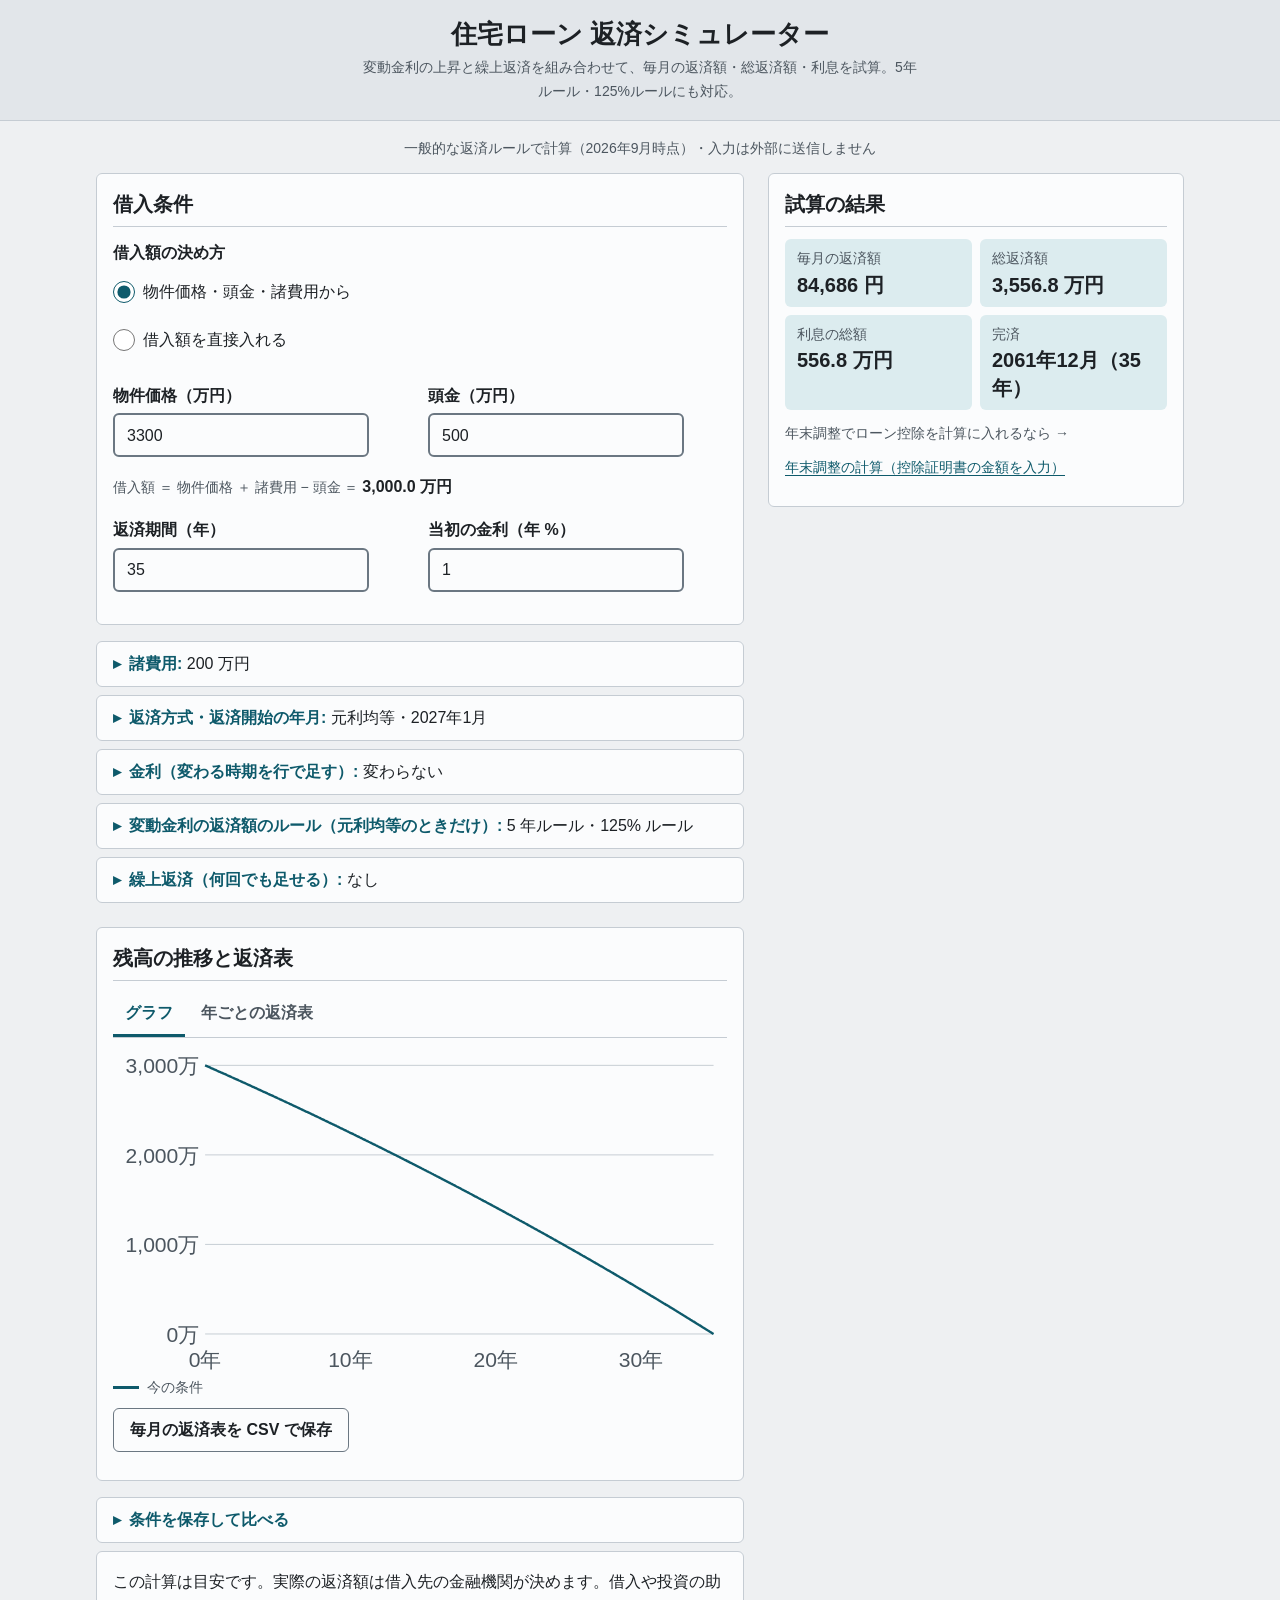
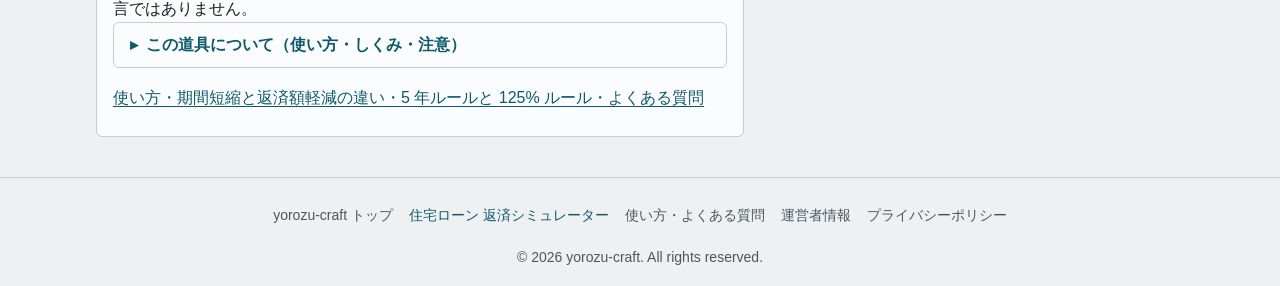
==== index.html @ 82a4466c "Merge build/2026-11-04-q067-used（D468 Q-067: used）" ====
<!DOCTYPE html>
<html lang="ja">
<head>
  <meta charset="UTF-8">
  <meta name="viewport" content="width=device-width, initial-scale=1.0">
  <title>住宅ローン 返済シミュレーター｜yorozu-craft</title>
  <meta name="description" content="変動金利の上昇と繰上返済を組み合わせて、毎月の返済額・総返済額・利息を試算。5年ルール・125%ルールにも対応。">
  <meta name="robots" content="index, follow">
  <link rel="canonical" href="https://yorozu-craft.com/loan-sim/">

  <meta property="og:title" content="住宅ローン 返済シミュレーター｜yorozu-craft">
  <meta property="og:description" content="変動金利の上昇と繰上返済を組み合わせて、毎月の返済額・総返済額・利息を試算。5年ルール・125%ルールにも対応。">
  <meta property="og:type" content="website">
  <meta property="og:url" content="https://yorozu-craft.com/loan-sim/">
  <meta property="og:site_name" content="yorozu-craft">
  <meta property="og:locale" content="ja_JP">
  <meta property="og:image" content="https://yorozu-craft.com/loan-sim/og-image.png">
  <meta property="og:image:width" content="1200">
  <meta property="og:image:height" content="630">
  <meta name="twitter:card" content="summary_large_image">
  <meta name="theme-color" content="#eef0f2" media="(prefers-color-scheme: light)">
  <meta name="theme-color" content="#15191d" media="(prefers-color-scheme: dark)">

  <script type="application/ld+json">
  {
    "@context": "https://schema.org",
    "@type": "WebApplication",
    "name": "住宅ローン 返済シミュレーター",
    "description": "変動金利の上昇と繰上返済を組み合わせて、毎月の返済額・総返済額・利息を試算。5年ルール・125%ルールにも対応。",
    "url": "https://yorozu-craft.com/loan-sim/",
    "applicationCategory": "UtilitiesApplication",
    "operatingSystem": "All",
    "offers": { "@type": "Offer", "price": "0", "priceCurrency": "JPY" },
    "inLanguage": "ja"
  }
  </script>

  <!-- Google AdSense: サイト所有確認の meta だけ。AdSense 審査が通るまで本文の薄いページは広告 script を外す（2026-10-04）。通ったら本文を足してから戻す -->
  <meta name="google-adsense-account" content="ca-pub-5375267956079717">

  <link rel="icon" href="./favicon.svg" type="image/svg+xml">
  <link rel="manifest" href="/manifest.webmanifest">
  <link rel="apple-touch-icon" href="./apple-touch-icon.png">
  <link rel="stylesheet" href="./style.css">
</head>
<body>

  <header class="app-header">
    <h1>住宅ローン 返済シミュレーター</h1>
    <p class="subtitle">変動金利の上昇と繰上返済を組み合わせて、毎月の返済額・総返済額・利息を試算。5年ルール・125%ルールにも対応。</p>
  </header>

  <!-- 固定バー（SCREEN.md 1.1・D59）: 結果が出たあと、結果が画面の外にあるときだけ上端に出す。読み込み時は無い（CLS を出さない） -->
  <div class="fixed-bar fixbar-narrow" id="fixbar" role="status" hidden>
    <a href="#result-card" id="fixbar-link"><span id="fixbar-text"></span> ▸ 結果へ</a>
  </div>

  <main class="app-main layout-2col">

    <p class="badge" id="asof">一般的な返済ルールで計算（<span id="asof-date"></span>時点）・入力は外部に送信しません</p>

    <!-- 1. 借入条件（必須の入力。SCREEN.md 1.1 の 2）。一部の人だけの入力は結果の後ろの「くわしく入れる」へ -->
    <fieldset class="card req" id="req">
      <legend>借入条件</legend>
      <fieldset class="field">
        <legend>借入額の決め方</legend>
        <label class="inline"><input type="radio" name="mode" value="purchase" checked> 物件価格・頭金・諸費用から</label>
        <label class="inline"><input type="radio" name="mode" value="direct"> 借入額を直接入れる</label>
      </fieldset>
      <div id="purchase-fields">
        <div class="grid2">
          <div class="field">
            <label for="price">物件価格（万円）</label>
            <input type="number" id="price" inputmode="decimal" min="0" step="10">
          </div>
          <div class="field">
            <label for="down">頭金（万円）</label>
            <input type="number" id="down" inputmode="decimal" min="0" step="10">
          </div>
        </div>
        <p class="calc-line">借入額 ＝ 物件価格 ＋ 諸費用 − 頭金 ＝ <strong id="loan-derived">—</strong></p>
      </div>
      <div class="field" id="direct-fields" hidden>
        <label for="loan">借入額（万円）</label>
        <input type="number" id="loan" inputmode="decimal" min="0" step="10">
      </div>
      <div class="grid2">
        <div class="field">
          <label for="years">返済期間（年）</label>
          <input type="number" id="years" inputmode="numeric" min="1" max="50" step="1">
        </div>
        <div class="field">
          <label for="rate0">当初の金利（年 %）</label>
          <input type="number" id="rate0" inputmode="decimal" min="0" max="20" step="0.01">
        </div>
      </div>
    </fieldset>

    <!-- 4. 結果 -->
    <section class="card result result-card" aria-labelledby="h-result" aria-live="polite" id="result-card" tabindex="-1">
      <h2 id="h-result">試算の結果</h2>
      <div id="errors" class="msg field-error" role="alert" hidden></div>
      <div id="warnings" class="msg notice" hidden></div>
      <div id="summary">
        <dl class="kpi" id="result-main">
          <div><dt>毎月の返済額</dt><dd id="k-monthly">—</dd></div>
          <div><dt>総返済額</dt><dd id="k-total">—</dd></div>
          <div><dt>利息の総額</dt><dd id="k-interest">—</dd></div>
          <div><dt>完済</dt><dd id="k-end">—</dd></div>
        </dl>
        <ul id="payment-changes" class="changes"></ul>
        <p class="small" id="to-nenmatsu">年末調整でローン控除を計算に入れるなら → <a href="../seido-keisan/nenmatsu/">年末調整の計算（控除証明書の金額を入力）</a></p>
      </div>
    </section>

    <!-- くわしく入れる（SCREEN.md 1.1 の 4）。summary に今の状態を出す。開いた状態は保存しない -->
    <div class="opts" id="opts">
      <details class="card opt" id="opt-costs">
        <summary>諸費用: <span class="opt-state" id="sum-costs"></span></summary>
        <div class="field">
          <label for="costs">諸費用</label>
          <div class="with-unit">
            <input type="number" id="costs" inputmode="decimal" min="0" step="0.1">
            <select id="costs-unit" aria-label="諸費用の単位">
              <option value="man">万円</option>
              <option value="pct">%（物件価格に対して）</option>
            </select>
          </div>
        </div>
      </details>

      <details class="card opt" id="opt-method">
        <summary>返済方式・返済開始の年月: <span class="opt-state" id="sum-method"></span></summary>
        <div class="grid2">
          <div class="field">
            <label for="method">返済方式</label>
            <p class="hint">元利均等は毎月の返済額が一定、元金均等は元金が一定</p>
            <select id="method">
              <option value="annuity">元利均等</option>
              <option value="principal">元金均等</option>
            </select>
          </div>
          <div class="field">
            <label for="start">返済開始の年月</label>
            <input type="month" id="start">
          </div>
        </div>
      </details>

      <details class="card opt" id="opt-rate">
        <summary>金利（変わる時期を行で足す）: <span class="opt-state" id="sum-rate">変わらない</span></summary>
        <div id="rate-rows" class="rows"></div>
        <div class="btn-row">
          <button type="button" class="btn" id="add-rate">＋ 金利が変わる時期を足す</button>
        </div>
        <p class="small">上昇シナリオを一発で入れる（足した行は置き換わります）：</p>
        <div class="btn-row" id="presets">
          <button type="button" class="btn" data-preset="yearly">毎年 +0.1%（10 年間）</button>
          <button type="button" class="btn" data-preset="y5">5 年後に +1%</button>
          <button type="button" class="btn" data-preset="y10">10 年後に +1%</button>
          <button type="button" class="btn" data-preset="clear">変わらない</button>
        </div>
      </details>

      <details class="card opt" id="opt-rules">
        <summary>変動金利の返済額のルール（元利均等のときだけ）: <span class="opt-state" id="sum-rules"></span></summary>
        <fieldset class="field rules" id="rules">
          <label class="inline"><input type="checkbox" id="rule5"> 5 年ルール（返済額の見直しは 5 年ごと）</label>
          <label class="inline"><input type="checkbox" id="rule125"> 125% ルール（見直し後は前回の 1.25 倍まで）</label>
          <p class="small">採用している金融機関と、していない金融機関があります。ご自身の契約を確かめてください（<a href="./guide.html#rules">ルールの説明</a>）。</p>
        </fieldset>
      </details>

      <details class="card opt" id="opt-pre">
        <summary>繰上返済（何回でも足せる）: <span class="opt-state" id="sum-pre">なし</span></summary>
        <div id="pre-rows" class="rows"></div>
        <div class="btn-row">
          <button type="button" class="btn" id="add-pre">＋ 繰上返済を足す</button>
        </div>
        <div class="field">
          <label for="fee">繰上返済 1 回あたりの手数料（円）</label>
          <input type="number" id="fee" inputmode="numeric" min="0" step="1000">
        </div>
      </details>
    </div>

    <!-- 5. 繰上返済の効果 -->
    <section class="card" aria-labelledby="h-effect" id="effect" hidden>
      <h2 id="h-effect">繰上返済の効果</h2>
      <div class="table-wrap" tabindex="0">
        <table class="tbl">
          <thead><tr><td></td><th scope="col">なし</th><th scope="col">あり</th><th scope="col">差</th></tr></thead>
          <tbody id="effect-body"></tbody>
        </table>
      </div>
    </section>

    <!-- 6. グラフ・返済表 -->
    <section class="card" aria-labelledby="h-detail">
      <h2 id="h-detail">残高の推移と返済表</h2>
      <div class="tabs" role="tablist" aria-label="表示の切り替え">
        <button type="button" role="tab" id="tab-chart" aria-controls="panel-chart" aria-selected="true">グラフ</button>
        <button type="button" role="tab" id="tab-table" aria-controls="panel-table" aria-selected="false" tabindex="-1">年ごとの返済表</button>
      </div>
      <div id="panel-chart" role="tabpanel" aria-labelledby="tab-chart">
        <div id="chart" class="chart"></div>
        <p class="legend"><span class="lg lg-a"></span>今の条件 <span class="lg lg-b" id="lg-b"></span><span id="lg-b-text">繰上返済なし</span></p>
      </div>
      <div id="panel-table" role="tabpanel" aria-labelledby="tab-table" hidden>
        <div class="table-wrap" tabindex="0">
          <table class="tbl num">
            <thead><tr><th scope="col">年</th><th scope="col">支払額</th><th scope="col">うち元金</th><th scope="col">うち利息</th><th scope="col">年末残高</th></tr></thead>
            <tbody id="year-body"></tbody>
          </table>
        </div>
        <p class="small">支払額・元金には繰上返済を含みます（円未満は四捨五入）。</p>
      </div>
      <div class="btn-row">
        <button type="button" class="btn" id="csv">毎月の返済表を CSV で保存</button>
      </div>
    </section>

    <!-- 7. シナリオ比較 -->
    <details class="card opt no-print" id="scn-box">
      <summary>条件を保存して比べる</summary>
      <div class="field">
        <label for="scn-name">今の条件に名前を付けて保存（最大 10 件・この端末のブラウザにだけ保存）</label>
        <div class="with-unit">
          <input type="text" id="scn-name" maxlength="30" placeholder="例：期間短縮で 5 年ごとに 100 万円">
          <button type="button" class="btn" id="scn-save">保存</button>
        </div>
      </div>
      <p id="scn-msg" class="small" aria-live="polite"></p>
      <ul id="scn-list" class="scn-list"></ul>
      <div class="table-wrap" id="compare-wrap" hidden>
        <table class="tbl num">
          <thead id="compare-head"></thead>
          <tbody id="compare-body"></tbody>
        </table>
      </div>
      <div class="btn-row">
        <button type="button" class="btn" id="share">今の条件を開くリンクをコピー</button>
        <button type="button" class="btn" id="backup-export">ファイルに書き出す</button>
        <button type="button" class="btn" id="backup-import">ファイルから読み込む</button>
        <button type="button" class="btn" data-reset-storage="loan-sim_">保存した内容をすべて消す（初期状態に戻す）</button>
        <input type="file" id="backup-file" accept=".json,application/json" hidden>
      </div>
      <p id="share-msg" class="small" aria-live="polite"></p>
    </details>

    <section class="card note">
      <p>この計算は目安です。実際の返済額は借入先の金融機関が決めます。借入や投資の助言ではありません。</p>
      <!-- about-tool: 道具の説明（使い方ページの要約。WRITING 1 章） -->
      <details class="about-tool card opt no-print" id="about-tool">
        <summary>この道具について（使い方・しくみ・注意）</summary>
        <h3>住宅ローン 返済シミュレーターでわかること</h3>
        <p>借入額・返済期間・金利から、毎月の返済額・総返済額・利息の総額・完済の年月を出します。金利が途中で変わる場合と繰上返済を何回でも足せて、条件を名前を付けて保存すると最大 10 件まで並べて比べられます。</p>
        <h3>使い方の要点</h3>
        <ul>
          <li>物件価格・頭金・諸費用から借入額を出すか、借入額を直接入れ、返済期間・返済方式・返済開始の年月を選びます。</li>
          <li>金利が変わる時期と繰上返済は「◯年目◯か月目」の行で足します。「毎年 +0.1%」などのボタンで上昇の筋書きも一度に入れられます。</li>
        </ul>
        <h3>しくみ</h3>
        <p>元利均等は毎月の返済額が一定、元金均等は毎月返す元金が一定です。繰上返済は、期間短縮型なら返済期間が、返済額軽減型なら毎月の返済額が減ります。同じ額なら期間短縮のほうが減る利息は大きくなります。</p>
        <h3>注意</h3>
        <p>計算は目安です。実際の返済額は金融機関の計算と端数の扱いで変わります。毎月の返済表は CSV で保存して表計算ソフトで開けます。</p>
      </details>
      <!-- /about-tool -->

      <p><a href="./guide.html">使い方・期間短縮と返済額軽減の違い・5 年ルールと 125% ルール・よくある質問</a></p>
    </section>

  </main>

  <footer class="app-footer">
    <nav class="footer-nav" aria-label="フッターナビゲーション">
      <ul>
        <li><a href="../">yorozu-craft トップ</a></li>
        <li><a href="./" aria-current="page">住宅ローン 返済シミュレーター</a></li>
        <li><a href="./guide.html">使い方・よくある質問</a></li>
        <li><a href="../about.html">運営者情報</a></li>
        <li><a href="../privacy-policy.html">プライバシーポリシー</a></li>
      </ul>
    </nav>
    <p>&copy; 2026 yorozu-craft. All rights reserved.</p>
  </footer>

  <script src="./used.js"></script>
  <script src="./constants.js"></script>
  <script src="./calc.js"></script>
  <script src="./screen.js"></script>
  <script src="./reset-storage.js"></script>
  <script src="./main.js"></script>
  <!-- Cloudflare Web Analytics（Cookie を使わないアクセス解析） --><script type='module' src='https://static.cloudflareinsights.com/beacon.min.js' data-cf-beacon='{"token": "b79bf821e1fd4b6683866d493b1de426"}'></script><!-- End Cloudflare Web Analytics -->
</body>
</html>
---- style.css ----
/* 住宅ローン 返済シミュレーター — yorozu-common v2 の皮に載せる。色・字・角・線はトークン（--bg / --card / --text / --muted / --accent / --border / --radius / --sp-* / --fs-*）だけ。
   暗い表示は端末の設定に自動で合わせる（トークンの差し替えは皮が持つ） */
/* yorozu-common:begin v2 — サイト共通の土台と皮。正本は youheioonuki.github.io の tools/common/v2/base.css と skin.css（yorozu-plans DESIGN.md）。
   この begin〜end の間は手で直さない（tools/sync-common.mjs で全ツールに配る。ツール固有の上書きは end の後に書く） */
/* yorozu-common v2 土台の層（yorozu-plans ROADMAP 7.98 D369、DESIGN.md）。すべてのページ（見せる・遊ぶ・世界を持つページも）に当てる。
   見た目（色・字・面）は持たない: リセット、押せる高さ、フォーカスの輪、入力の字の大きさ、読み上げの隠し字、動きを減らす設定、印刷で広告を出さない。
   色の値は各ページか共通の皮（skin.css）が --focus-ring・--focus・--muted・--error を決める。無ければ下の既定
   出どころ（v1 から引き継ぎ。2026-10-03 確認、yorozu-plans 企画書 59）: デジタル庁デザインシステム https://design.digital.go.jp/dads/ のコンテンツを加工して作成
   （フォーカスの輪・字の大きさの下限・入力欄のエラー表示。値は @digital-go-jp/design-tokens 2.0.1、MIT, (c) 2023 デジタル庁）。
   GOV.UK Frontend 6.5.1（MIT, (c) Crown copyright）の考え方: visually-hidden、エラーの文の前に読み上げ用の語 */
:root { --tap: 44px; --sp-1: 0.25rem; --sp-2: 0.5rem; --sp-3: 0.75rem; --sp-4: 1rem; --sp-6: 1.5rem; --sp-8: 2rem; --fs-s: 0.875rem; --fs-m: 1rem; --fs-l: 1.25rem; --fs-xl: 1.625rem; }
*, *::before, *::after { box-sizing: border-box; margin: 0; padding: 0; }
[hidden] { display: none !important; }
html { -webkit-text-size-adjust: 100%; text-size-adjust: 100%; }
:where(a, button, input, select, textarea, summary, [tabindex]):focus-visible {
  outline: 4px solid var(--focus-ring, #000); outline-offset: 2px; box-shadow: 0 0 0 2px var(--focus, #ffd43d);
}
@media (forced-colors: active) { :where(a, button, input, select, textarea, summary):focus-visible { outline-color: Highlight; } }
:where(input, select, textarea, button) { font: inherit; color: inherit; }
:where(input:not([type="checkbox"]):not([type="radio"]):not([type="range"]), select, textarea) { font-size: max(1rem, 16px); }
:where(button, summary, [role="button"]) { min-height: var(--tap); }
/* 1 つだけで置くリンク（nav の並び、使い方から道具へ戻るカード、言語の切り替え、パンくず）も押せる高さに。文中のリンクは対象外（WCAG 2.5.8。K192 の全巡回） */
:where(nav li > a, p.card > a:only-child, .lang-switch a, .crumb a) { display: inline-flex; align-items: center; min-height: var(--tap); }
[aria-invalid="true"] { border-color: var(--error, #ce0000) !important; }
.field-error { color: var(--error, #ce0000); font-weight: 700; margin-top: var(--sp-1); }
.visually-hidden {
  position: absolute !important; width: 1px !important; height: 1px !important; margin: 0 !important; padding: 0 !important;
  overflow: hidden !important; clip-path: inset(50%) !important; white-space: nowrap !important; border: 0 !important;
}
@media (prefers-reduced-motion: reduce) { *, *::before, *::after { animation-duration: 0.01ms !important; animation-iteration-count: 1 !important; transition-duration: 0.01ms !important; scroll-behavior: auto !important; } }
@media print { ins.adsbygoogle, .google-auto-placed, iframe[id^="aswift"], iframe[id^="google_ads"] { display: none !important; } }
/* yorozu-common v2 共通の皮（B「静かな道具」。yorozu-plans ROADMAP 7.94〜7.99 D364・D366・D369、正典は DESIGN.md）。
   当てるのは計算・制度・道具・読み物・案内（docs/content-classes.csv の「皮」が「共通」）。base.css の後、ページ自身の CSS の前に読む（ページが上書きできる）。
   土台だけのページは <html data-skin="base">（CSV の「皮」から機械で付ける）で、この皮はすべて外れる。同じ CSS を共通と土台のページが使っていても出し分けられる。
   どの規則も :where() で詳細度を上げない（トークンは 0、要素の規則は要素 1 つ分のまま）。影・装飾・2 色以上の強調・端末依存の明朝は使わない */
:where(html:not([data-skin="base"])) {
  color-scheme: light dark;
  --bg: #eef0f2; --bg-2: #e2e6ea; --card: #fbfcfd; --text: #1d2125; --muted: #4c565f;
  --accent: #0e5a6b; --accent-soft: #dcecef; --on-accent: #ffffff;
  --border: #c5ccd3; --input-border: #6b7782;
  --error: #ce0000; --ok: #197a4b; --focus: #ffd43d; --focus-ring: #000;
  --font-ui: "Noto Sans JP", "Noto Sans CJK JP", "Hiragino Sans", "Hiragino Kaku Gothic ProN", Meiryo, sans-serif;
  --lh-body: 1.7; --lh-tight: 1.4; --radius: 6px; --line-input: 2px;
}
@media (prefers-color-scheme: dark) {
  :where(html:not([data-skin="base"])) {
    --bg: #15191d; --bg-2: #1c2227; --card: #1a1f24; --text: #e8ecef; --muted: #a8b3bc;
    --accent: #6fc3d4; --accent-soft: #14323a; --on-accent: #0b1a1e;
    --border: #2f373e; --input-border: #7a8792; --error: #ff8a7a; --ok: #6fcf97; --focus: #000; --focus-ring: #ffd43d;
  }
}
:where(html:not([data-skin="base"])) body { font-family: var(--font-ui); background: var(--bg); color: var(--text); line-height: var(--lh-body); font-variant-numeric: tabular-nums; }
:where(html:not([data-skin="base"])) h1 { font-size: var(--fs-xl); font-weight: 800; line-height: var(--lh-tight); }
:where(html:not([data-skin="base"])) h2 { font-size: var(--fs-l); font-weight: 800; line-height: var(--lh-tight); }
:where(html:not([data-skin="base"])) h3 { font-size: var(--fs-m); font-weight: 800; }
:where(html:not([data-skin="base"])) a { color: var(--accent); text-decoration-thickness: 1px; text-underline-offset: 3px; }
@media (hover: hover) { :where(html:not([data-skin="base"])) a:hover { text-decoration-thickness: 3px; } }
:where(html:not([data-skin="base"])) :where(input, textarea)::placeholder { color: var(--muted); opacity: 1; }
/* 部品: 入力の箱 */
:where(html:not([data-skin="base"])) :where(input:not([type="checkbox"]):not([type="radio"]):not([type="range"]), select, textarea) { border: var(--line-input) solid var(--input-border); border-radius: var(--radius); background: var(--card); min-height: var(--tap); padding: var(--sp-1) var(--sp-3); }
:where(html:not([data-skin="base"])) :where(input, select, textarea):focus { border-color: var(--text); }
/* 部品: ボタン（主は塗り、副は線） */
:where(html:not([data-skin="base"])) :where(button, .btn) { border: 1px solid var(--input-border); border-radius: var(--radius); background: var(--card); color: var(--text); font-weight: 700; padding: 0 var(--sp-4); cursor: pointer; }
:where(html:not([data-skin="base"])) :where(button[type="submit"], .btn-primary) { background: var(--accent); border-color: var(--accent); color: var(--on-accent); }
/* <a> のボタンは a { color } に負けないよう、詳細度を 1 段だけ上げる（D416。主は副の後に書いて勝たせる） */
:where(html:not([data-skin="base"])) a.btn { color: var(--text); }
:where(html:not([data-skin="base"])) a.btn-primary { color: var(--on-accent); }
/* 部品: チップ・面・折りたたみ（開閉の印 ▶ を残すため list-item のまま、高さは上下の余白と土台の min-height で）・結果の数字・注意の帯・固定バー */
:where(html:not([data-skin="base"])) :where(.chip) { display: inline-flex; align-items: center; min-height: var(--tap); padding: 0 var(--sp-3); border: 1px solid var(--input-border); border-radius: var(--radius); color: var(--text); text-decoration: none; font-weight: 700; }
:where(html:not([data-skin="base"])) :where(.card) { background: var(--card); border: 1px solid var(--border); border-radius: var(--radius); padding: var(--sp-4); }
:where(html:not([data-skin="base"])) :where(details) > summary { padding-block: var(--sp-2); cursor: pointer; font-weight: 700; }
:where(html:not([data-skin="base"])) :where(.result-num, .money, output) { font-size: var(--fs-xl); font-weight: 800; }
:where(html:not([data-skin="base"])) :where(.notice, [data-keep]) { border-left: 4px solid var(--text); background: var(--bg-2); padding: var(--sp-2) var(--sp-3); }
:where(html:not([data-skin="base"])) :where(.fixed-bar) { position: sticky; bottom: 0; background: var(--card); border-top: 1px solid var(--border); padding: var(--sp-2) var(--sp-4); }
/* yorozu-common:end */

/* ヘッダー */
.app-header { text-align: center; padding: var(--sp-4); background: var(--bg-2); border-bottom: 1px solid var(--border); }
.app-header .subtitle { font-size: var(--fs-s); color: var(--muted); margin-top: var(--sp-1); max-width: 40em; margin-left: auto; margin-right: auto; }

/* レイアウト */
.app-main { max-width: 760px; margin: 0 auto; padding: var(--sp-4); }
.card { margin-bottom: var(--sp-4); }
.card h2 { border-bottom: 1px solid var(--border); padding-bottom: var(--sp-2); margin-bottom: var(--sp-3); }

/* 入力 */
.field { margin-bottom: var(--sp-4); }
.field label { display: block; font-weight: 700; margin-bottom: var(--sp-1); }
.field .hint { font-size: var(--fs-s); color: var(--muted); margin-bottom: var(--sp-2); }
.field input[type="number"], .field input[type="text"], .field input[type="month"], .field select { width: 100%; max-width: 16rem; }

/* ボタン（色と線は皮が持つ） */
.btn, .btn-primary { display: inline-flex; align-items: center; justify-content: center; }
.btn:disabled, .btn-primary:disabled { opacity: 0.5; cursor: default; }

/* 読みもの（guide.html） */
.content h3 { margin: var(--sp-4) 0 var(--sp-1); }
.content p + p { margin-top: var(--sp-2); }
.content ul, .content ol { padding-left: 1.3rem; margin: var(--sp-1) 0; }
.faq dt { font-weight: 700; margin-top: var(--sp-4); }
.faq dt::before { content: 'Q. '; color: var(--accent); }
.faq dd { color: var(--muted); padding: var(--sp-1) 0 var(--sp-2) 1.2rem; border-bottom: 1px solid var(--border); }
.small { font-size: var(--fs-s); color: var(--muted); margin-top: var(--sp-2); }

/* フッター */
.app-footer { text-align: center; padding: var(--sp-4); font-size: var(--fs-s); color: var(--muted); border-top: 1px solid var(--border); margin-top: var(--sp-2); }
.footer-nav ul { list-style: none; display: flex; justify-content: center; flex-wrap: wrap; gap: 0 var(--sp-4); margin-bottom: var(--sp-2); }
.footer-nav a { display: inline-flex; align-items: center; min-height: var(--tap); color: var(--muted); text-decoration: none; }
.footer-nav a:hover, .footer-nav a[aria-current="page"] { color: var(--accent); }

/* ===== 住宅ローン 返済シミュレーター固有 ===== */
.badge { text-align: center; font-size: var(--fs-s); color: var(--muted); margin-bottom: var(--sp-3); }
.badge.is-stale { color: var(--error); }

fieldset.field { border: none; }
fieldset.field legend { font-weight: 700; margin-bottom: var(--sp-1); }
label.inline { display: flex; align-items: center; gap: var(--sp-2); font-weight: 400; min-height: var(--tap); }
label.inline input { width: 1.4rem; height: 1.4rem; accent-color: var(--accent); }
.rules.is-disabled label.inline { opacity: 0.5; }

.grid2 { display: grid; grid-template-columns: repeat(auto-fit, minmax(12rem, 1fr)); gap: 0 var(--sp-4); }
.with-unit { display: flex; gap: var(--sp-2); align-items: center; flex-wrap: wrap; }
.with-unit input { max-width: 9rem !important; }
.with-unit input[type="text"] { max-width: 20rem !important; flex: 1 1 12rem; }
.with-unit select { max-width: 14rem !important; width: auto !important; }
.calc-line { font-size: var(--fs-s); color: var(--muted); margin-bottom: var(--sp-4); }
.calc-line strong { color: var(--text); font-size: var(--fs-m); }

.rows { margin-bottom: var(--sp-2); }
.row { display: flex; flex-wrap: wrap; align-items: center; gap: var(--sp-1) var(--sp-2); padding: var(--sp-2) 0; border-bottom: 1px dashed var(--border); }
.row input.short { width: 4.5rem; }
.row input.mid { width: 6.5rem; }
.when { display: inline-flex; align-items: center; gap: var(--sp-1); }
.row .at { color: var(--muted); font-size: var(--fs-s); }
.row .btn { margin-left: auto; min-width: var(--tap); padding: 0 var(--sp-2); }

.btn-row { display: flex; flex-wrap: wrap; gap: var(--sp-2); margin: var(--sp-2) 0 var(--sp-3); }

.msg { margin-bottom: var(--sp-3); }
.msg p + p { margin-top: var(--sp-1); }

.kpi { display: grid; grid-template-columns: repeat(2, 1fr); gap: var(--sp-2); }
.kpi > div { background: var(--accent-soft); border-radius: var(--radius); padding: var(--sp-2) var(--sp-3); }
.kpi dt { font-size: var(--fs-s); color: var(--muted); }
.kpi dd { font-size: var(--fs-l); font-weight: 800; color: var(--text); line-height: var(--lh-tight); }
#summary.is-stale { opacity: 0.35; }
.changes { list-style: none; margin-top: var(--sp-3); }
.changes li::before { content: '→ '; color: var(--accent); }

.table-wrap { overflow-x: auto; margin: var(--sp-1) 0; }
.tbl { border-collapse: collapse; width: 100%; font-size: var(--fs-s); white-space: nowrap; }
.tbl th, .tbl td { border-bottom: 1px solid var(--border); padding: var(--sp-1) var(--sp-2); text-align: right; }
.tbl thead th { color: var(--muted); font-weight: 700; }
.tbl tbody th { text-align: left; font-weight: 700; white-space: normal; min-width: 5.5em; }
.tbl th small { font-weight: 400; color: var(--muted); display: block; }
#effect .tbl th, #effect .tbl td { padding: var(--sp-1); }
.tbl td.diff { color: var(--accent); font-weight: 800; }

.tabs { display: flex; gap: var(--sp-1); border-bottom: 1px solid var(--border); margin-bottom: var(--sp-3); }
.tabs button { background: none; border: none; border-bottom: 3px solid transparent; border-radius: 0; padding: 0 var(--sp-3); color: var(--muted); }
.tabs button[aria-selected="true"] { color: var(--accent); border-bottom-color: var(--accent); }

.chart svg { width: 100%; height: auto; display: block; }
.chart .grid { stroke: var(--border); stroke-width: 1; }
.chart .axis { fill: var(--muted); font-size: 22px; }
.chart .line-a { fill: none; stroke: var(--accent); stroke-width: 2.5; }
.chart .line-b { fill: none; stroke: var(--muted); stroke-width: 2; stroke-dasharray: 6 4; }
.legend { font-size: var(--fs-s); color: var(--muted); display: flex; align-items: center; gap: var(--sp-2); flex-wrap: wrap; }
.lg { display: inline-block; width: 1.6rem; height: 0; border-top: 3px solid var(--accent); }
.lg-b { border-top: 2px dashed var(--muted); margin-left: var(--sp-3); }

.scn-list { list-style: none; margin: var(--sp-2) 0; }
.scn-list li { display: flex; align-items: center; gap: var(--sp-2); padding: var(--sp-1) 0; border-bottom: 1px dashed var(--border); }
.scn-list input[type="checkbox"] { width: 1.4rem; height: 1.4rem; accent-color: var(--accent); }
.scn-list label { flex: 1; display: flex; align-items: center; min-height: var(--tap); }

.note p + p { margin-top: var(--sp-2); }

/* ===========================
   画面の骨組み（yorozu-plans の docs/SCREEN.md 1.1）: 必須の入力 → 結果 → くわしく入れる、上端の固定バー、PC の 2 カラム
   =========================== */
fieldset.card { min-width: 0; }
.req > legend {
  float: left; width: 100%;   /* legend を枠の上に載せず、h2 と同じ見た目で枠の中に置く */
  font-size: var(--fs-l); font-weight: 800; line-height: var(--lh-tight);
  border-bottom: 1px solid var(--border); padding-bottom: var(--sp-2); margin-bottom: var(--sp-3);
}
.req > legend + * { clear: both; }
.result-card { scroll-margin-top: 56px; }   /* 固定バー（44px）で見出しが隠れないように */
details.card.opt { padding-block: 0; margin-bottom: var(--sp-2); }
details.card.opt > summary { display: block; color: var(--accent); list-style: none; }
details.card.opt > summary::-webkit-details-marker { display: none; }
details.card.opt > summary::before { content: '▸'; margin-right: var(--sp-2); }
details.card.opt[open] > summary::before { content: '▾'; }
details.card.opt[open] { padding-bottom: var(--sp-3); }
details.card.opt[open] > summary { border-bottom: 1px solid var(--border); margin-bottom: var(--sp-3); }
.opt-state { color: var(--text); font-weight: 400; }
.opts { margin-bottom: var(--sp-4); }

/* 固定バー（SCREEN.md 0 章の 3・D413）: 上端に 1 行、高さ 44px。下端は AdSense のアンカー広告が使う */
.fixed-bar { position: fixed; top: 0; bottom: auto; left: 0; right: 0; z-index: 50; height: var(--tap); padding: 0; border-top: 0; background: var(--accent-soft); }
.fixed-bar a {
  display: block; max-width: 760px; margin: 0 auto; padding: 0 var(--sp-4); height: var(--tap); line-height: var(--tap); text-align: center;
  white-space: nowrap; overflow: hidden; text-overflow: ellipsis; font-weight: 800; text-decoration: none;
}

/* PC（900px 以上）: 左に入力、右に結果（sticky）。結果が常に見えるので固定バーは出さない（D63: 制度の計算機だけ） */
@media (min-width: 900px) {
  .fixbar-narrow { display: none !important; }
  .layout-2col { max-width: 1120px; display: grid; grid-template-columns: minmax(0, 1fr) minmax(0, 26rem); column-gap: var(--sp-6); align-items: start; }
  .layout-2col > * { grid-column: 1; }
  .layout-2col > .badge { grid-column: 1 / -1; }
  .layout-2col .result-card { grid-column: 2; grid-row: 2 / span 20; position: sticky; top: var(--sp-4); max-height: calc(100vh - 2rem); overflow-y: auto; }
}

@media print {
  .fixed-bar, .no-print { display: none !important; }   /* 条件の保存・共有のボタンは紙に要らない */
  /* 印刷では折りたたみの中も出す（入れた条件を紙に残す） */
  main details::details-content { content-visibility: visible; display: block; }
  main details > summary::before { content: none; }
  .layout-2col .result-card { position: static; max-height: none; overflow: visible; }
}

/* 使い方ページの折りたたみ（WRITING.md の基準で、補足・一覧はここに入れる） */
.content details { margin: var(--sp-1) 0; }
.content summary { color: var(--accent); }
.content details[open] summary { margin-bottom: var(--sp-1); }

/* 1 行に 1 つのリンク（使い方への行・案内のカード・出典の一覧）も押せる高さに（DESIGN の 44px。K192 段 3 の 4 の検収） */
:where(html:not([data-skin="base"])) :where(p, li) > a:only-child { display: inline-flex; align-items: center; min-height: var(--tap); }
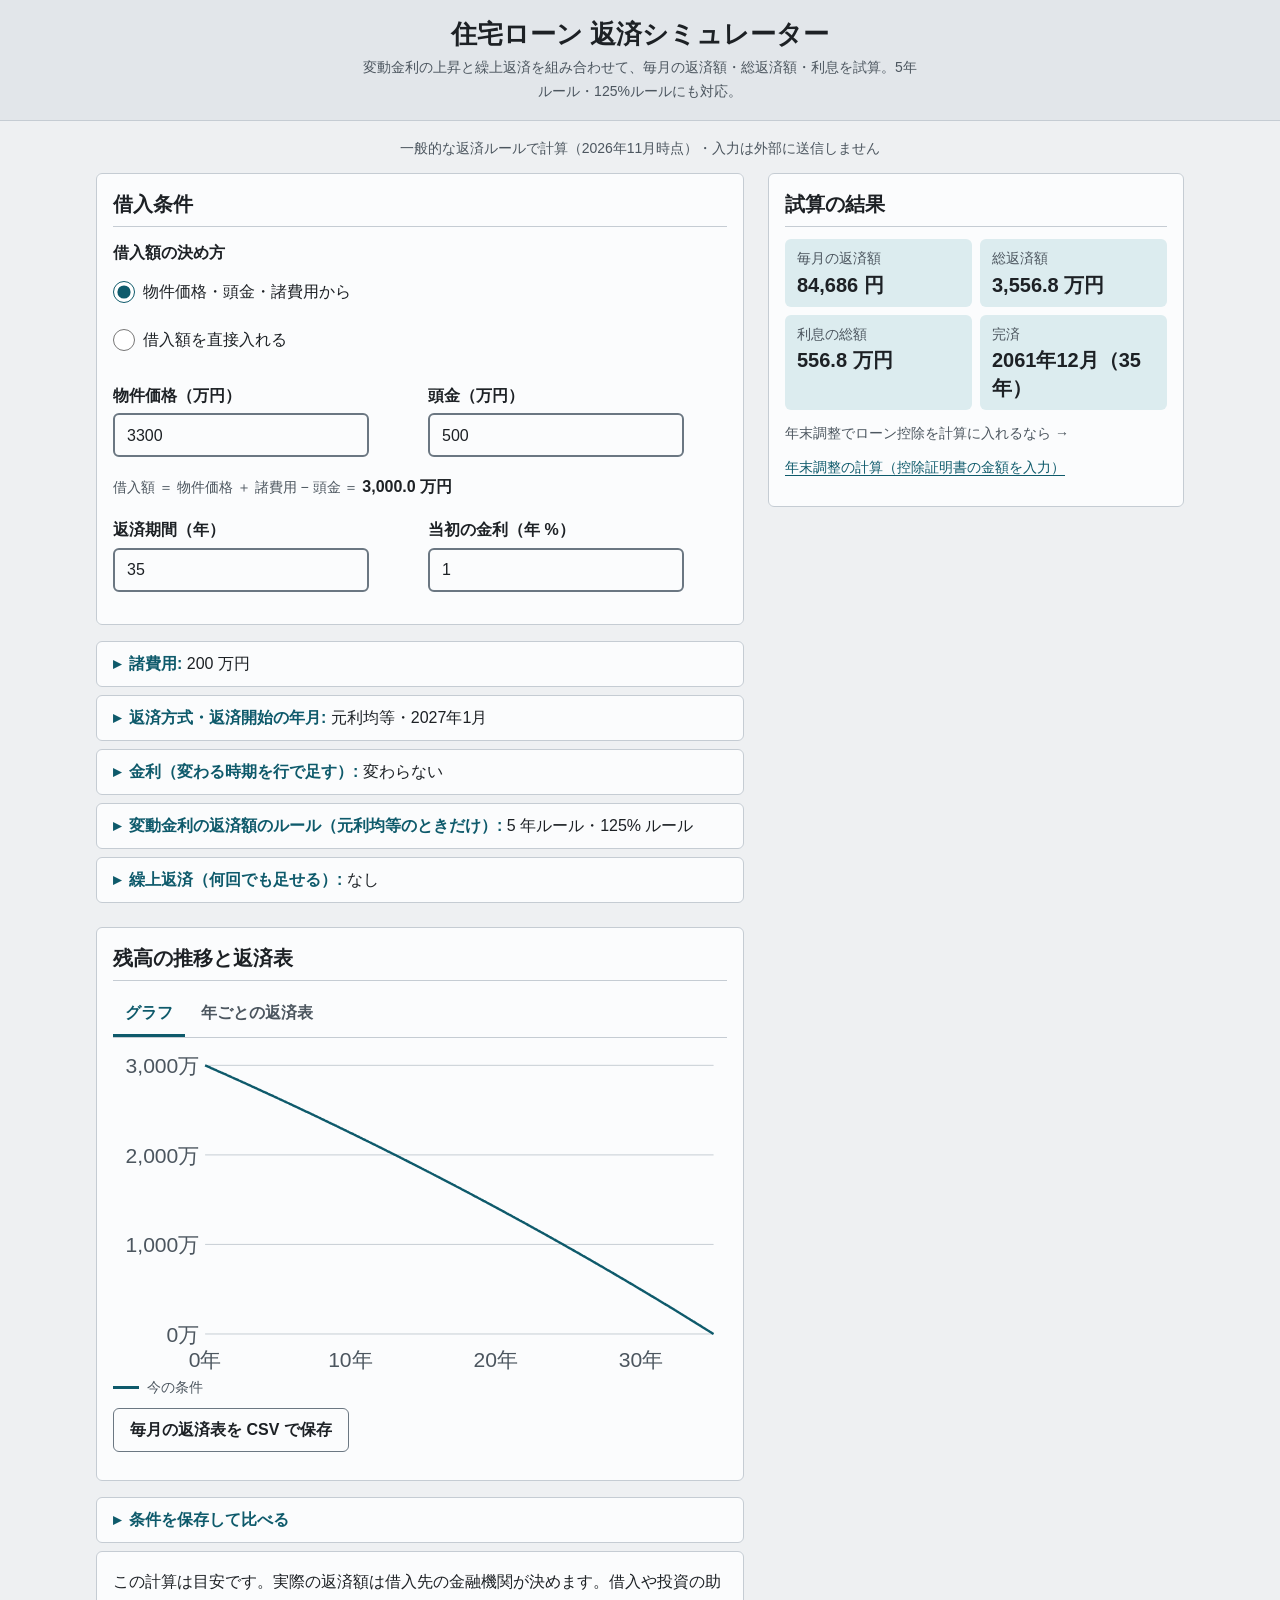
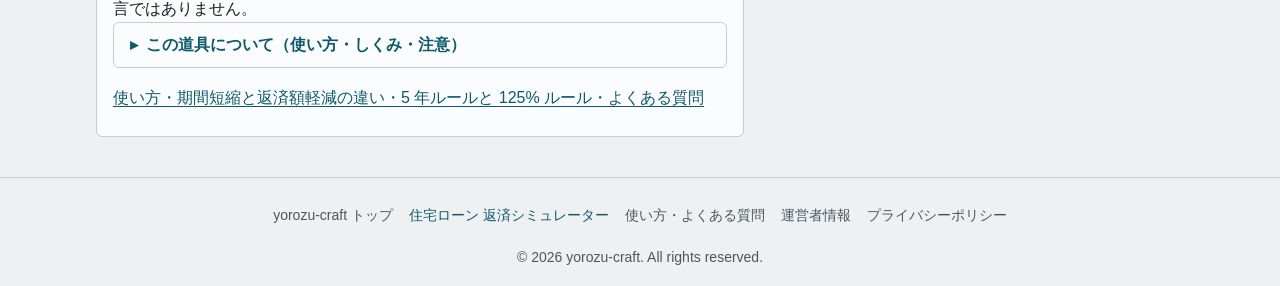
==== commit 0ed606ff: "グラフの上で繰上返済の時期を動かす（Q-406）: 線の上に行ごとの番号入りの印（button、当たり 44px）。左右に引く・← → で 1 か月、Shift で 12 か月。欄・保存・結果をその場" ====
--- a/index.html
+++ b/index.html
@@ -203,7 +203,7 @@
         <button type="button" role="tab" id="tab-table" aria-controls="panel-table" aria-selected="false" tabindex="-1">年ごとの返済表</button>
       </div>
       <div id="panel-chart" role="tabpanel" aria-labelledby="tab-chart">
-        <div id="chart" class="chart"></div>
+        <div id="chart" class="chart"><div id="marks" class="marks"></div></div>
         <p class="legend"><span class="lg lg-a"></span>今の条件 <span class="lg lg-b" id="lg-b"></span><span id="lg-b-text">繰上返済なし</span></p>
       </div>
       <div id="panel-table" role="tabpanel" aria-labelledby="tab-table" hidden>
@@ -288,6 +288,7 @@
   <script src="./used.js"></script>
   <script src="./constants.js"></script>
   <script src="./calc.js"></script>
+  <script src="./chart-geom.js"></script>
   <script src="./screen.js"></script>
   <script src="./reset-storage.js"></script>
   <script src="./main.js"></script>
--- a/style.css
+++ b/style.css
@@ -165,6 +165,19 @@
 .chart .axis { fill: var(--muted); font-size: 22px; }
 .chart .line-a { fill: none; stroke: var(--accent); stroke-width: 2.5; }
 .chart .line-b { fill: none; stroke: var(--muted); stroke-width: 2; stroke-dasharray: 6 4; }
+/* 繰上返済の印（Q-406）: 線の上のボタン。当たりは 44px、見た目は番号入りの丸 */
+.chart { position: relative; }
+.marks { position: absolute; inset: 0; pointer-events: none; }
+.mark {
+  position: absolute; width: var(--tap); height: var(--tap); min-height: var(--tap); padding: 0; margin: 0;
+  transform: translate(-50%, -50%); display: flex; align-items: center; justify-content: center;
+  background: none; border: none; border-radius: 50%; pointer-events: auto; touch-action: none; cursor: ew-resize;
+}
+.mark-dot {
+  display: flex; align-items: center; justify-content: center; width: 1.75rem; height: 1.75rem; border-radius: 50%;
+  background: var(--card); border: 3px solid var(--accent); color: var(--text); font-size: var(--fs-s); font-weight: 800; line-height: 1;
+}
+.mark:hover .mark-dot, .mark:active .mark-dot { background: var(--accent); color: var(--on-accent); }
 .legend { font-size: var(--fs-s); color: var(--muted); display: flex; align-items: center; gap: var(--sp-2); flex-wrap: wrap; }
 .lg { display: inline-block; width: 1.6rem; height: 0; border-top: 3px solid var(--accent); }
 .lg-b { border-top: 2px dashed var(--muted); margin-left: var(--sp-3); }
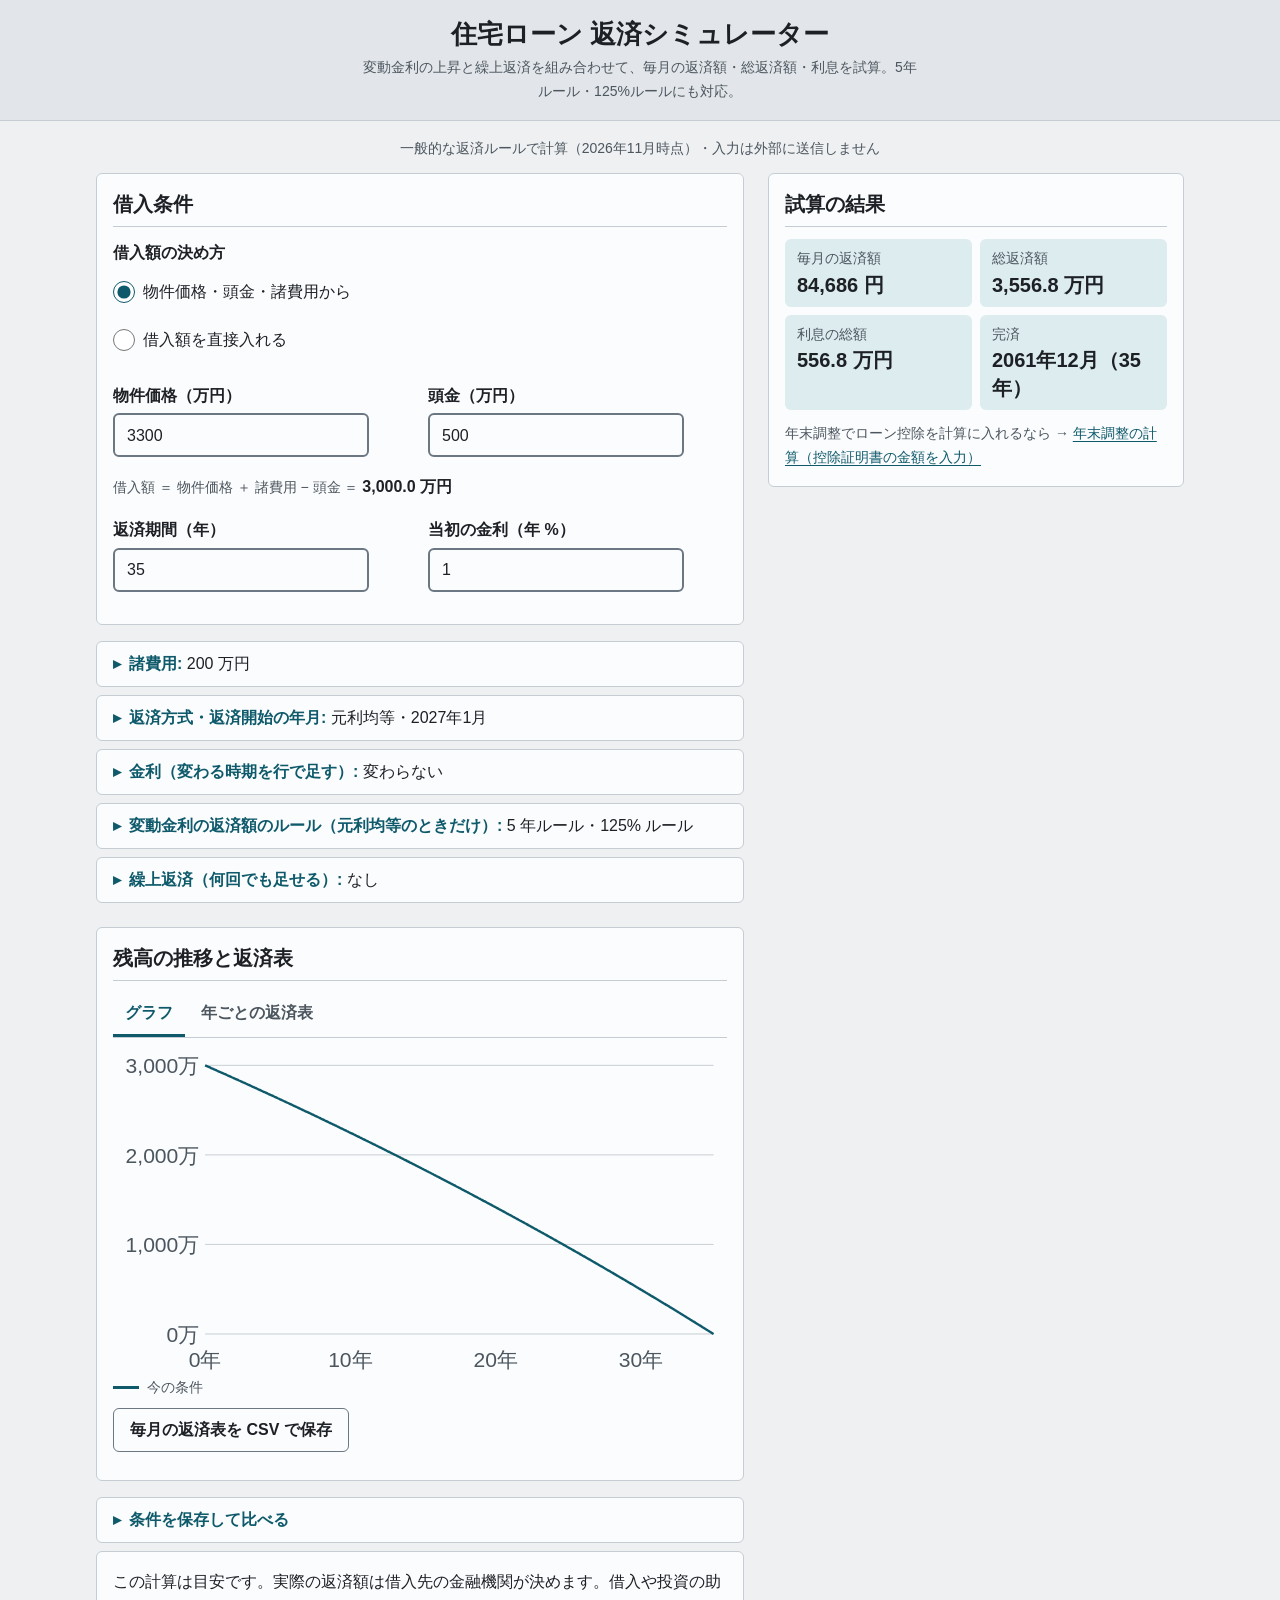
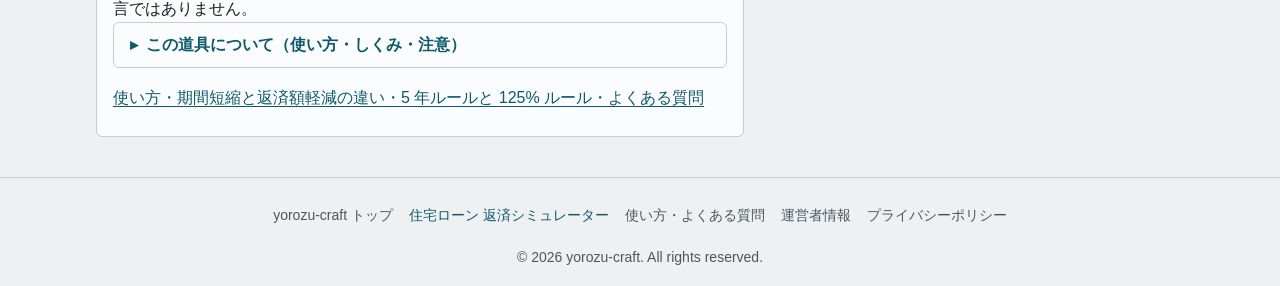
==== commit 44789081: "「リンクだけの行」の規則を、文中の唯一のリンクに当てない（Q-518） :where(p, li) > a:only-child は要素だけを数えるので、親が字を持つ文中のリンク（年末調整の計算・ルー" ====
--- a/index.html
+++ b/index.html
@@ -267,7 +267,7 @@
       </details>
       <!-- /about-tool -->
 
-      <p><a href="./guide.html">使い方・期間短縮と返済額軽減の違い・5 年ルールと 125% ルール・よくある質問</a></p>
+      <p class="link-row"><a href="./guide.html">使い方・期間短縮と返済額軽減の違い・5 年ルールと 125% ルール・よくある質問</a></p>
     </section>
 
   </main>
--- a/style.css
+++ b/style.css
@@ -239,5 +239,6 @@
 .content summary { color: var(--accent); }
 .content details[open] summary { margin-bottom: var(--sp-1); }
 
-/* 1 行に 1 つのリンク（使い方への行・案内のカード・出典の一覧）も押せる高さに（DESIGN の 44px。K192 段 3 の 4 の検収） */
-:where(html:not([data-skin="base"])) :where(p, li) > a:only-child { display: inline-flex; align-items: center; min-height: var(--tap); }
+/* 1 行に 1 つのリンク（使い方への行・案内のカード・控除の出典・フッター）も押せる高さに（DESIGN の 44px。K192 段 3 の 4 の検収）。
+   箱を名指しする。裸の :where(p, li) は、親が字を持つ文中のリンクにも当たる（yorozu-plans QUEUE Q-518） */
+:where(html:not([data-skin="base"])) :where(p.card, .link-row, #kojo-sources > li, .footer-nav li) > a:only-child { display: inline-flex; align-items: center; min-height: var(--tap); }
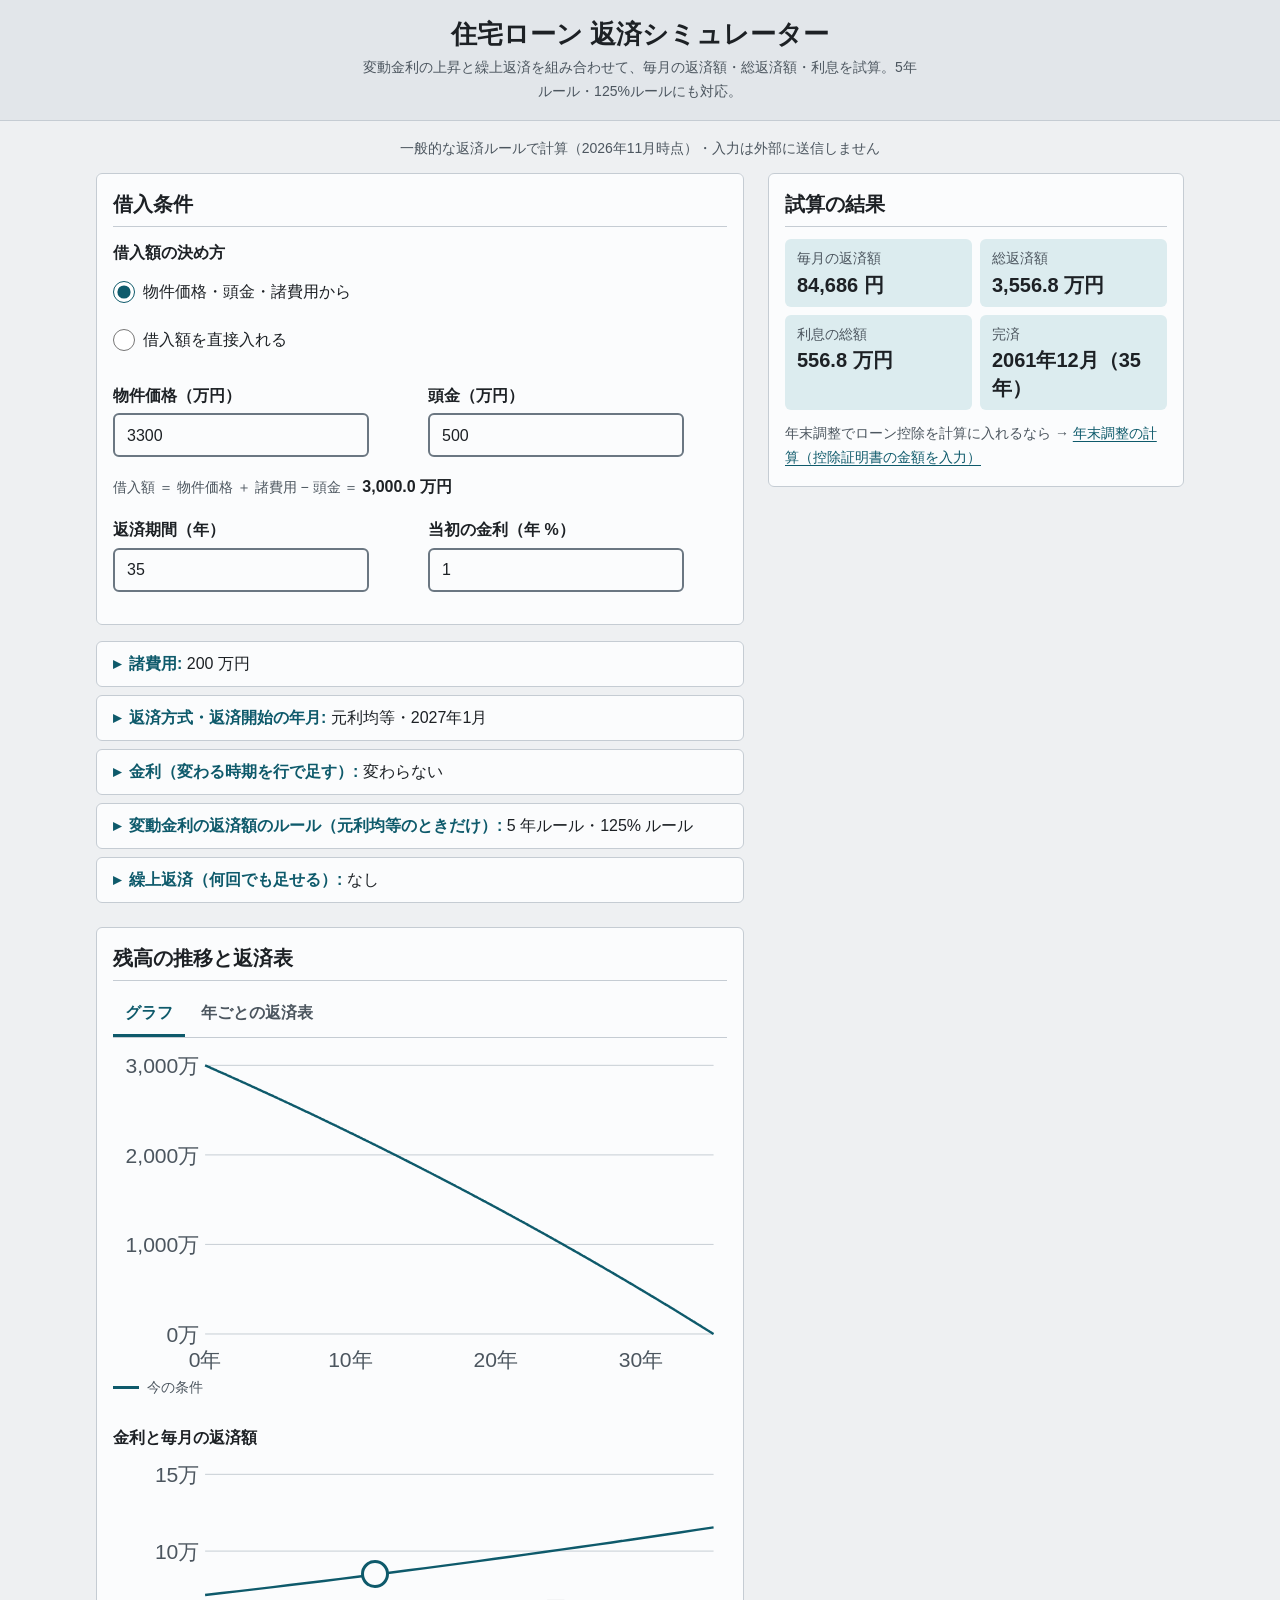
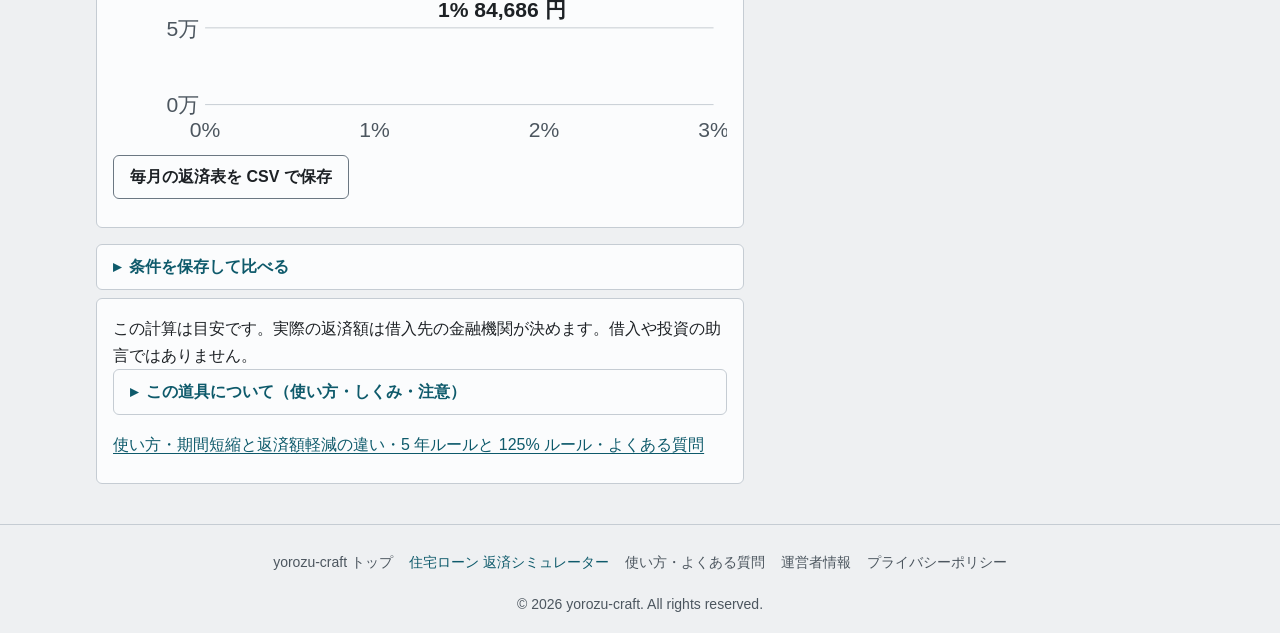
==== commit 37b83921: "Q-558: 当初の金利と毎月の返済額の線と、金利を動かす印 - rate-line.js: 線の点は calc.js の simulate を当初の金利だけ変えて呼んだ payments[0].pa" ====
--- a/index.html
+++ b/index.html
@@ -205,6 +205,11 @@
       <div id="panel-chart" role="tabpanel" aria-labelledby="tab-chart">
         <div id="chart" class="chart"><div id="marks" class="marks"></div></div>
         <p class="legend"><span class="lg lg-a"></span>今の条件 <span class="lg lg-b" id="lg-b"></span><span id="lg-b-text">繰上返済なし</span></p>
+        <!-- 当初の金利と毎月の返済額の線（Q-558）。印を左右に引く・← → で当初の金利の欄を変える。画面だけ（紙に出さない） -->
+        <div id="rate-fig" class="rate-fig no-print" hidden>
+          <h3 id="h-rate">金利と毎月の返済額</h3>
+          <div id="rate-chart" class="chart"><button type="button" class="mark" id="rate-mark" aria-keyshortcuts="ArrowLeft ArrowRight Shift+ArrowLeft Shift+ArrowRight"><span class="mark-dot" aria-hidden="true"></span></button></div>
+        </div>
       </div>
       <div id="panel-table" role="tabpanel" aria-labelledby="tab-table" hidden>
         <div class="table-wrap" tabindex="0">
@@ -289,6 +294,7 @@
   <script src="./constants.js"></script>
   <script src="./calc.js"></script>
   <script src="./chart-geom.js"></script>
+  <script src="./rate-line.js"></script>
   <script src="./screen.js"></script>
   <script src="./reset-storage.js"></script>
   <script src="./main.js"></script>
--- a/style.css
+++ b/style.css
@@ -181,6 +181,10 @@
 .legend { font-size: var(--fs-s); color: var(--muted); display: flex; align-items: center; gap: var(--sp-2); flex-wrap: wrap; }
 .lg { display: inline-block; width: 1.6rem; height: 0; border-top: 3px solid var(--accent); }
 .lg-b { border-top: 2px dashed var(--muted); margin-left: var(--sp-3); }
+/* 当初の金利と毎月の返済額の線（Q-558）。印は繰上返済の印と同じ .mark（当たり 44px） */
+.rate-fig { margin-top: var(--sp-6); }
+.rate-fig h3 { font-size: var(--fs-m); margin-bottom: var(--sp-2); }
+.chart .pick { fill: var(--text); font-size: 22px; font-weight: 700; }
 
 .scn-list { list-style: none; margin: var(--sp-2) 0; }
 .scn-list li { display: flex; align-items: center; gap: var(--sp-2); padding: var(--sp-1) 0; border-bottom: 1px dashed var(--border); }
@@ -239,6 +243,6 @@
 .content summary { color: var(--accent); }
 .content details[open] summary { margin-bottom: var(--sp-1); }
 
-/* 1 行に 1 つのリンク（使い方への行・案内のカード・控除の出典・フッター）も押せる高さに（DESIGN の 44px。K192 段 3 の 4 の検収）。
+/* 1 行に 1 つのリンク（使い方への行・控除の出典・フッター）も押せる高さに（DESIGN の 44px。K192 段 3 の 4 の検収）。案内のカード p.card は共通の枠の 23 行が持つ（Q-541）。
    箱を名指しする。裸の :where(p, li) は、親が字を持つ文中のリンクにも当たる（yorozu-plans QUEUE Q-518） */
-:where(html:not([data-skin="base"])) :where(p.card, .link-row, #kojo-sources > li, .footer-nav li) > a:only-child { display: inline-flex; align-items: center; min-height: var(--tap); }
+:where(html:not([data-skin="base"])) :where(.link-row, #kojo-sources > li, .footer-nav li) > a:only-child { display: inline-flex; align-items: center; min-height: var(--tap); }
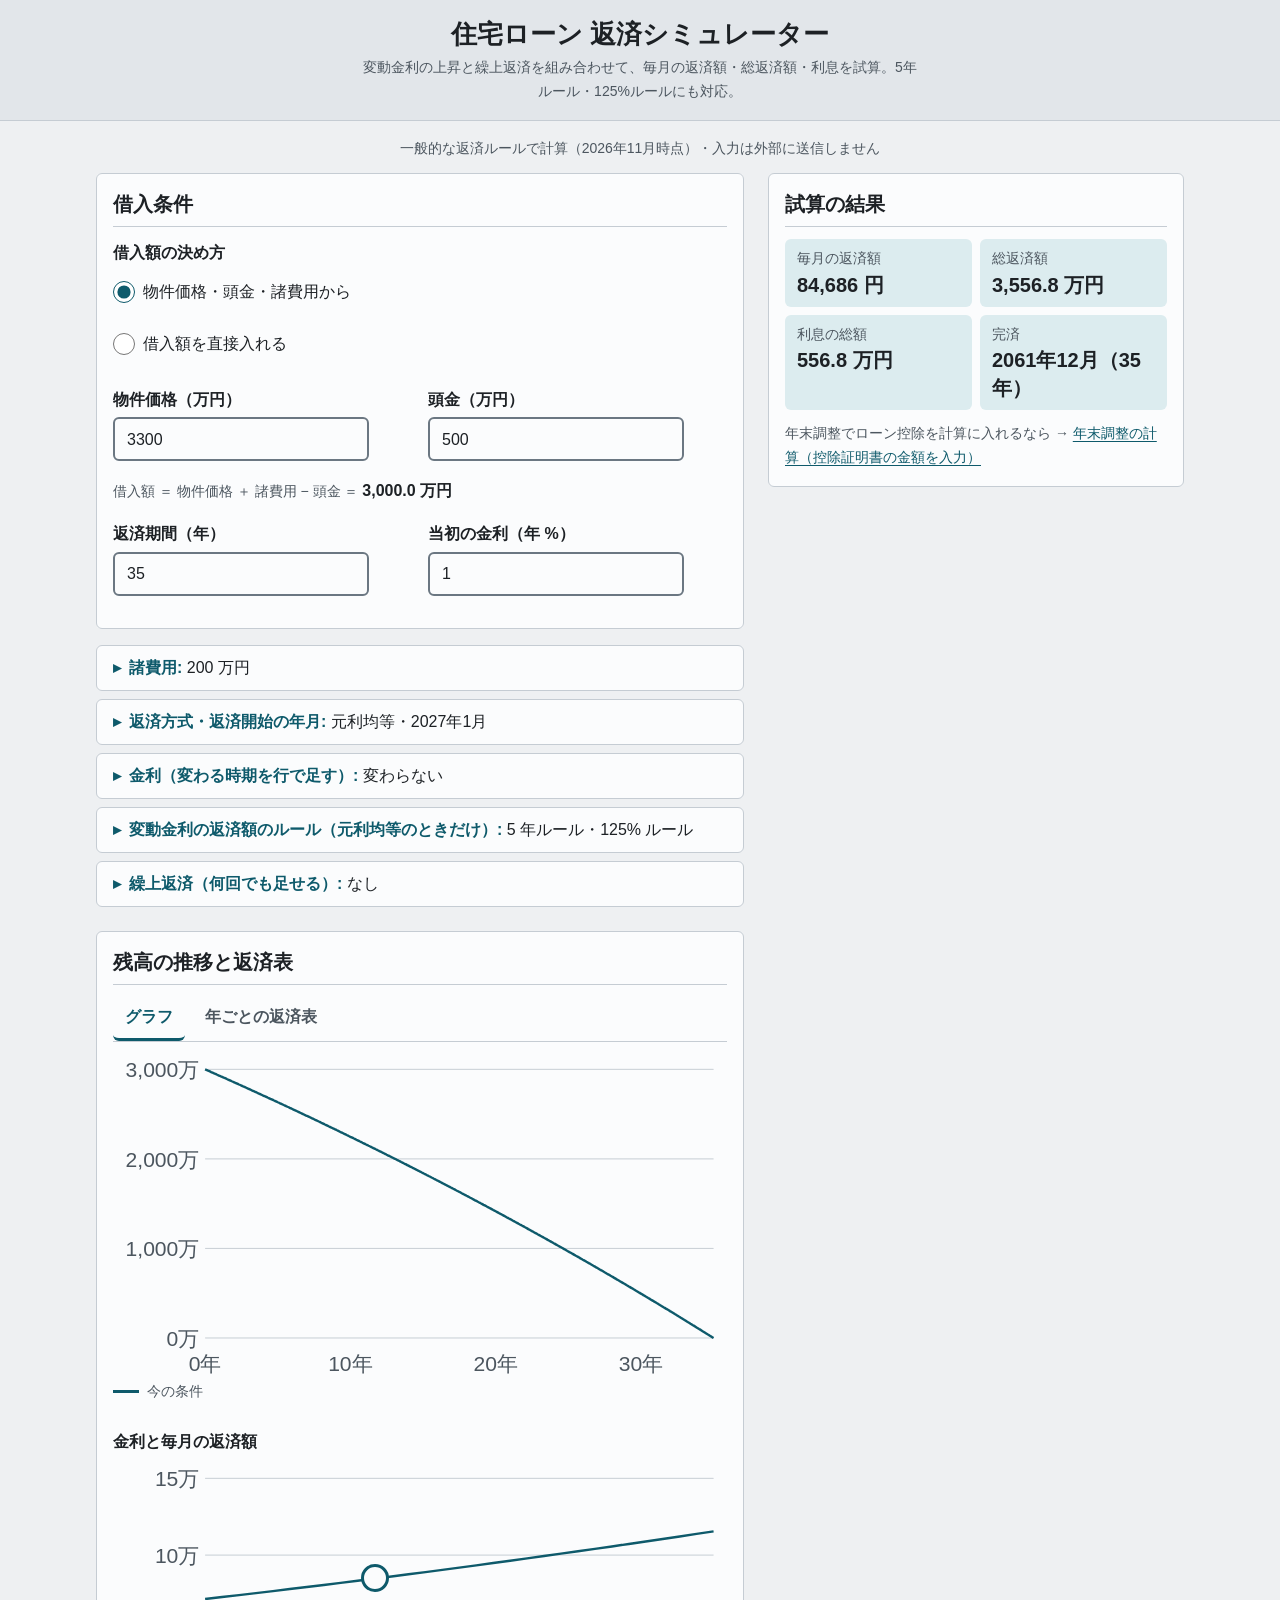
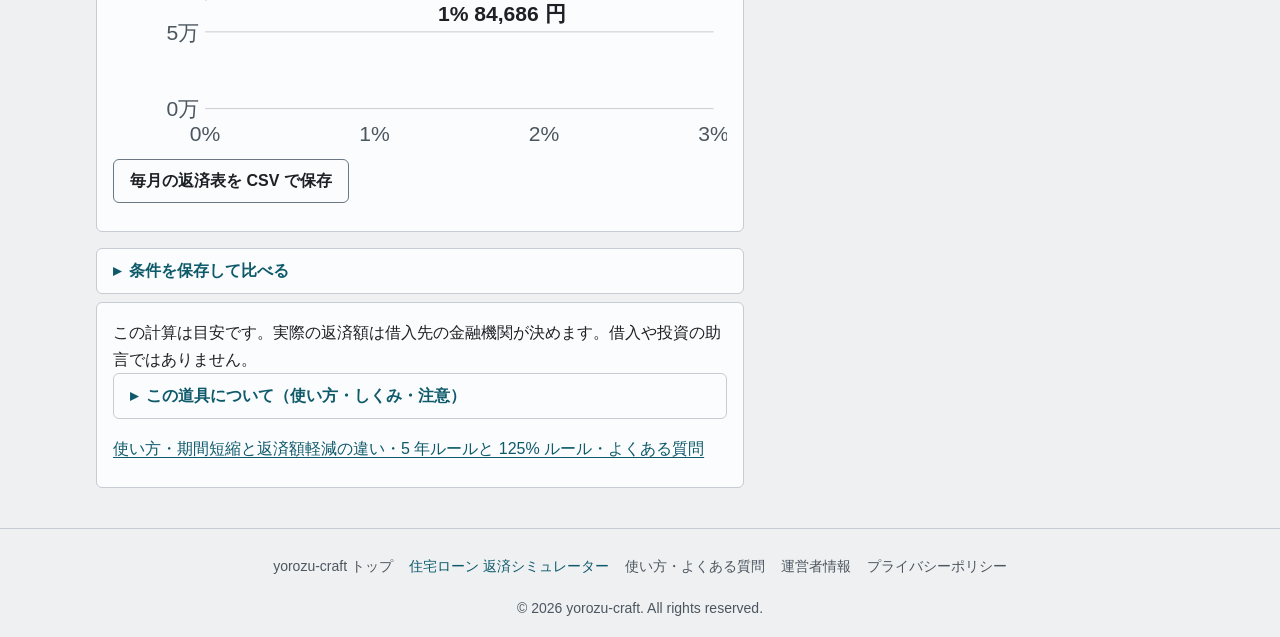
==== commit 89db0896: "Q-879: screen.js（中身が別物の版 ScreenParts）の名前を screen-parts.js に変える（D682） 共通の screen.js と名前で見分けられるようにし、WH" ====
--- a/index.html
+++ b/index.html
@@ -295,7 +295,7 @@
   <script src="./calc.js"></script>
   <script src="./chart-geom.js"></script>
   <script src="./rate-line.js"></script>
-  <script src="./screen.js"></script>
+  <script src="./screen-parts.js"></script>
   <script src="./reset-storage.js"></script>
   <script src="./main.js"></script>
   <!-- Cloudflare Web Analytics（Cookie を使わないアクセス解析） --><script type='module' src='https://static.cloudflareinsights.com/beacon.min.js' data-cf-beacon='{"token": "b79bf821e1fd4b6683866d493b1de426"}'></script><!-- End Cloudflare Web Analytics -->
--- a/style.css
+++ b/style.css
@@ -20,7 +20,7 @@
 :where(input:not([type="checkbox"]):not([type="radio"]):not([type="range"]), select, textarea) { font-size: max(1rem, 16px); }
 :where(button, summary, [role="button"]) { min-height: var(--tap); }
 /* 1 つだけで置くリンク（nav の並び、使い方から道具へ戻るカード、言語の切り替え、パンくず）も押せる高さに。文中のリンクは対象外（WCAG 2.5.8。K192 の全巡回） */
-:where(nav li > a, p.card > a:only-child, .lang-switch a, .crumb a) { display: inline-flex; align-items: center; min-height: var(--tap); }
+:where(nav li > a, p.card > a:only-child, .lang-switch a, .crumb a) { display: inline-flex; align-items: center; justify-content: center; min-height: var(--tap); min-width: var(--tap); }
 [aria-invalid="true"] { border-color: var(--error, #ce0000) !important; }
 .field-error { color: var(--error, #ce0000); font-weight: 700; margin-top: var(--sp-1); }
 .visually-hidden {
@@ -66,7 +66,7 @@
 :where(html:not([data-skin="base"])) a.btn { color: var(--text); }
 :where(html:not([data-skin="base"])) a.btn-primary { color: var(--on-accent); }
 /* 部品: チップ・面・折りたたみ（開閉の印 ▶ を残すため list-item のまま、高さは上下の余白と土台の min-height で）・結果の数字・注意の帯・固定バー */
-:where(html:not([data-skin="base"])) :where(.chip) { display: inline-flex; align-items: center; min-height: var(--tap); padding: 0 var(--sp-3); border: 1px solid var(--input-border); border-radius: var(--radius); color: var(--text); text-decoration: none; font-weight: 700; }
+:where(html:not([data-skin="base"])) :where(.chip) { display: inline-flex; align-items: center; min-height: var(--tap); min-width: var(--tap); padding: 0 var(--sp-3); border: 1px solid var(--input-border); border-radius: var(--radius); color: var(--text); text-decoration: none; font-weight: 700; }
 :where(html:not([data-skin="base"])) :where(.card) { background: var(--card); border: 1px solid var(--border); border-radius: var(--radius); padding: var(--sp-4); }
 :where(html:not([data-skin="base"])) :where(details) > summary { padding-block: var(--sp-2); cursor: pointer; font-weight: 700; }
 :where(html:not([data-skin="base"])) :where(.result-num, .money, output) { font-size: var(--fs-xl); font-weight: 800; }
@@ -104,7 +104,7 @@
 
 /* フッター */
 .app-footer { text-align: center; padding: var(--sp-4); font-size: var(--fs-s); color: var(--muted); border-top: 1px solid var(--border); margin-top: var(--sp-2); }
-.footer-nav ul { list-style: none; display: flex; justify-content: center; flex-wrap: wrap; gap: 0 var(--sp-4); margin-bottom: var(--sp-2); }
+.footer-nav ul { list-style: none; display: flex; justify-content: center; flex-wrap: wrap; gap: var(--sp-2) var(--sp-4); margin-bottom: var(--sp-2); }
 .footer-nav a { display: inline-flex; align-items: center; min-height: var(--tap); color: var(--muted); text-decoration: none; }
 .footer-nav a:hover, .footer-nav a[aria-current="page"] { color: var(--accent); }
 
@@ -115,6 +115,7 @@
 fieldset.field { border: none; }
 fieldset.field legend { font-weight: 700; margin-bottom: var(--sp-1); }
 label.inline { display: flex; align-items: center; gap: var(--sp-2); font-weight: 400; min-height: var(--tap); }
+label.inline + label.inline { margin-top: var(--sp-2); }
 label.inline input { width: 1.4rem; height: 1.4rem; accent-color: var(--accent); }
 .rules.is-disabled label.inline { opacity: 0.5; }
 
@@ -156,8 +157,8 @@
 #effect .tbl th, #effect .tbl td { padding: var(--sp-1); }
 .tbl td.diff { color: var(--accent); font-weight: 800; }
 
-.tabs { display: flex; gap: var(--sp-1); border-bottom: 1px solid var(--border); margin-bottom: var(--sp-3); }
-.tabs button { background: none; border: none; border-bottom: 3px solid transparent; border-radius: 0; padding: 0 var(--sp-3); color: var(--muted); }
+.tabs { display: flex; gap: var(--sp-2); border-bottom: 1px solid var(--border); margin-bottom: var(--sp-3); }
+.tabs button { background: none; border: none; border-bottom: 3px solid transparent; padding: 0 var(--sp-3); color: var(--muted); }
 .tabs button[aria-selected="true"] { color: var(--accent); border-bottom-color: var(--accent); }
 
 .chart svg { width: 100%; height: auto; display: block; }
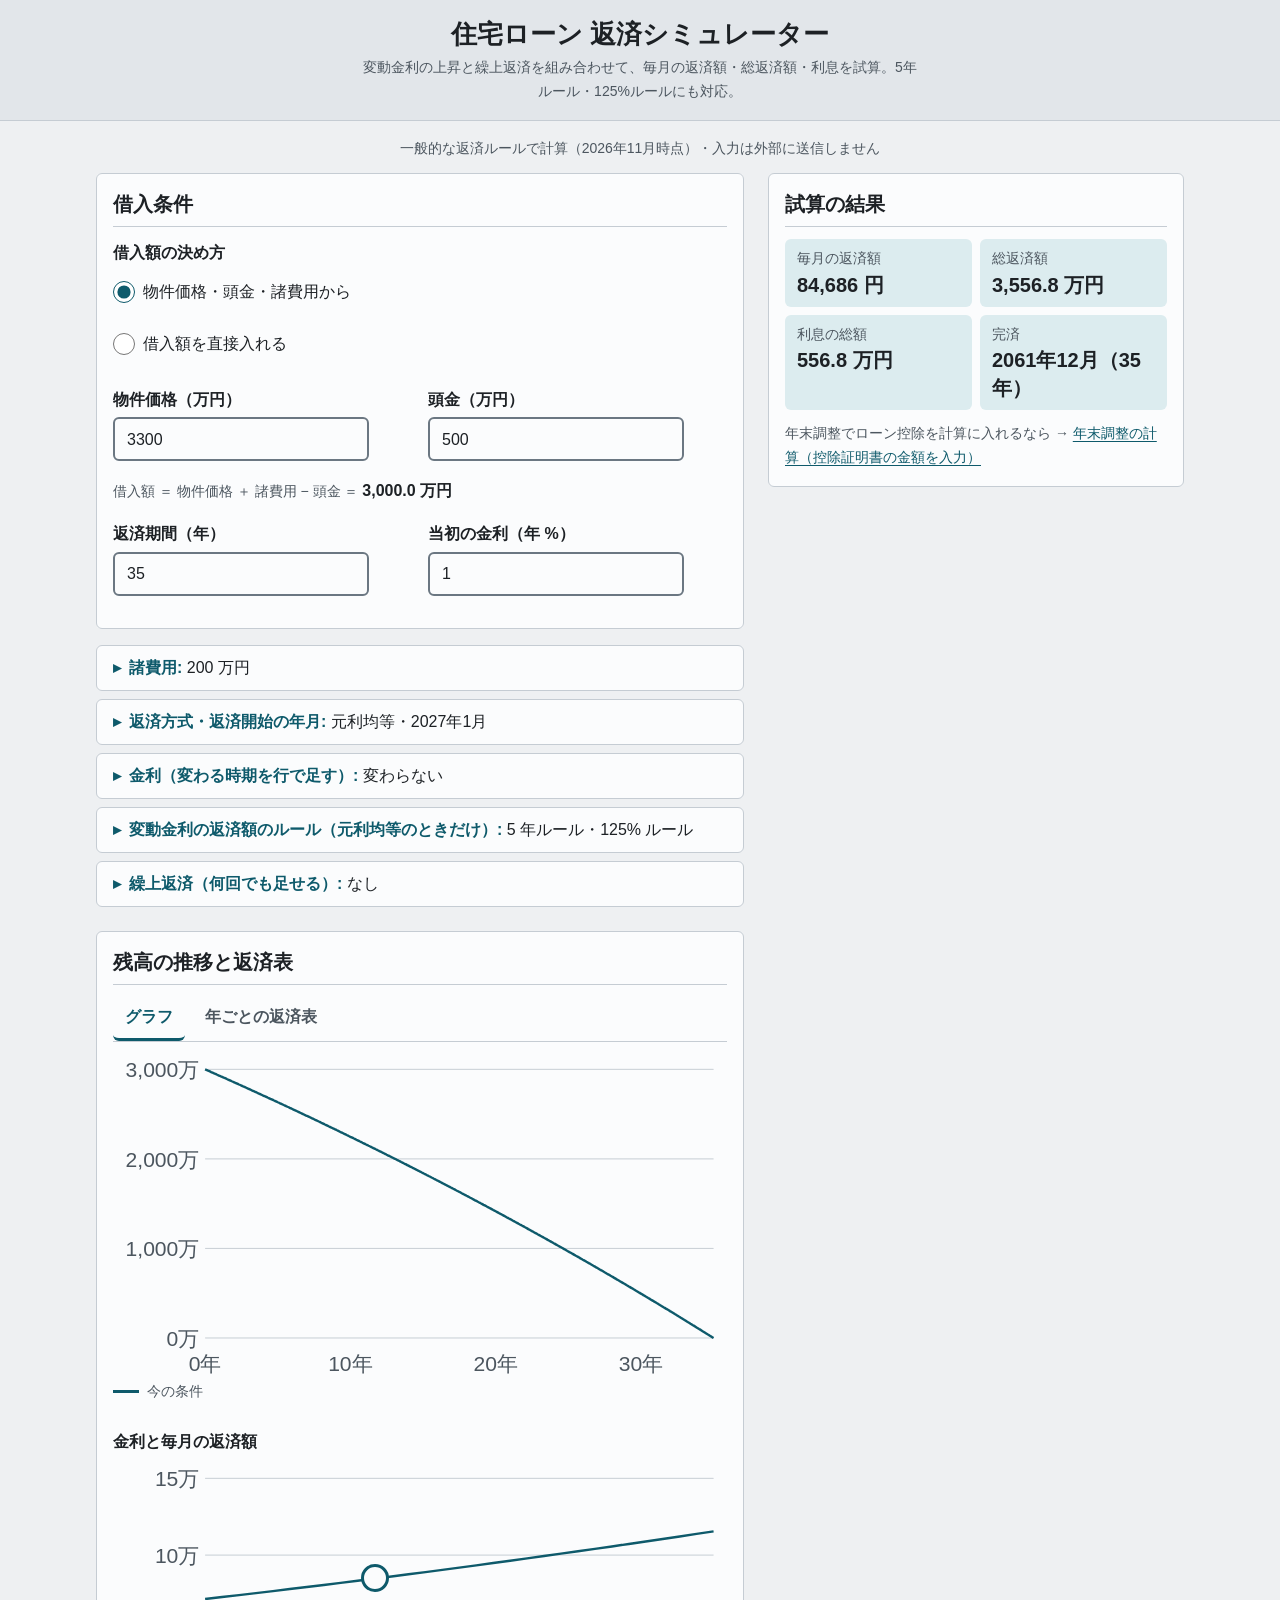
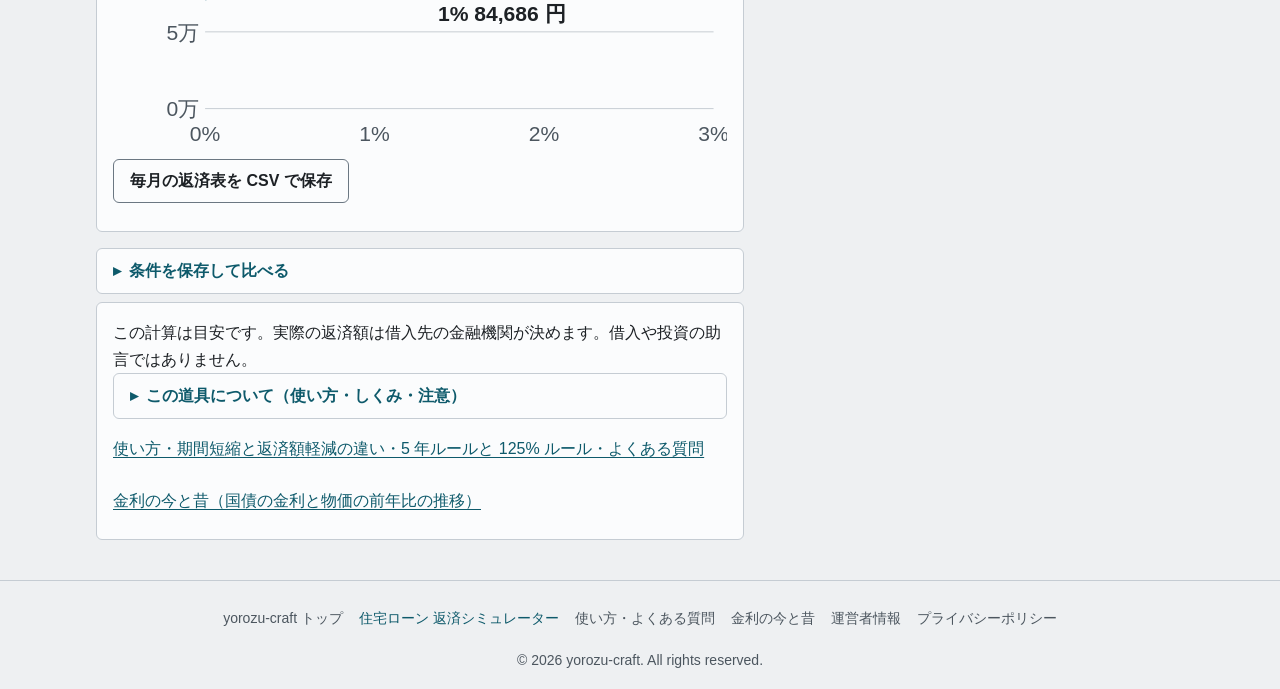
==== commit a28547ca: "Q-910: 金利の今と昔の使い方ページと公開に要る物（欠けた月で線を切る・選ぶと「—」、guide.html、sitemap、住宅ローンからのリンク。D694） - kinri/app.js: 線の" ====
--- a/index.html
+++ b/index.html
@@ -273,6 +273,7 @@
       <!-- /about-tool -->
 
       <p class="link-row"><a href="./guide.html">使い方・期間短縮と返済額軽減の違い・5 年ルールと 125% ルール・よくある質問</a></p>
+      <p class="link-row"><a href="./kinri/">金利の今と昔（国債の金利と物価の前年比の推移）</a></p>
     </section>
 
   </main>
@@ -283,6 +284,7 @@
         <li><a href="../">yorozu-craft トップ</a></li>
         <li><a href="./" aria-current="page">住宅ローン 返済シミュレーター</a></li>
         <li><a href="./guide.html">使い方・よくある質問</a></li>
+        <li><a href="./kinri/">金利の今と昔</a></li>
         <li><a href="../about.html">運営者情報</a></li>
         <li><a href="../privacy-policy.html">プライバシーポリシー</a></li>
       </ul>
--- a/style.css
+++ b/style.css
@@ -59,8 +59,9 @@
 /* 部品: 入力の箱 */
 :where(html:not([data-skin="base"])) :where(input:not([type="checkbox"]):not([type="radio"]):not([type="range"]), select, textarea) { border: var(--line-input) solid var(--input-border); border-radius: var(--radius); background: var(--card); min-height: var(--tap); padding: var(--sp-1) var(--sp-3); }
 :where(html:not([data-skin="base"])) :where(input, select, textarea):focus { border-color: var(--text); }
-/* 部品: ボタン（主は塗り、副は線） */
-:where(html:not([data-skin="base"])) :where(button, .btn) { border: 1px solid var(--input-border); border-radius: var(--radius); background: var(--card); color: var(--text); font-weight: 700; padding: 0 var(--sp-4); cursor: pointer; }
+/* 部品: ボタン（主は塗り、副は線）。線と角丸は .btn を持たない .btn-primary（<a class="btn-primary">）にも当てる（yorozu-plans D695・Q-905） */
+:where(html:not([data-skin="base"])) :where(button, .btn, .btn-primary) { border: 1px solid var(--input-border); border-radius: var(--radius); }
+:where(html:not([data-skin="base"])) :where(button, .btn) { background: var(--card); color: var(--text); font-weight: 700; padding: 0 var(--sp-4); cursor: pointer; }
 :where(html:not([data-skin="base"])) :where(button[type="submit"], .btn-primary) { background: var(--accent); border-color: var(--accent); color: var(--on-accent); }
 /* <a> のボタンは a { color } に負けないよう、詳細度を 1 段だけ上げる（D416。主は副の後に書いて勝たせる） */
 :where(html:not([data-skin="base"])) a.btn { color: var(--text); }
@@ -71,6 +72,8 @@
 :where(html:not([data-skin="base"])) :where(details) > summary { padding-block: var(--sp-2); cursor: pointer; font-weight: 700; }
 :where(html:not([data-skin="base"])) :where(.result-num, .money, output) { font-size: var(--fs-xl); font-weight: 800; }
 :where(html:not([data-skin="base"])) :where(.notice, [data-keep]) { border-left: 4px solid var(--text); background: var(--bg-2); padding: var(--sp-2) var(--sp-3); }
+/* 部品: ページの脚（body の直下の footer）の字は 14px（--fs-s。yorozu-plans D695） */
+:where(html:not([data-skin="base"])) :where(body > footer) { font-size: var(--fs-s); }
 :where(html:not([data-skin="base"])) :where(.fixed-bar) { position: sticky; bottom: 0; background: var(--card); border-top: 1px solid var(--border); padding: var(--sp-2) var(--sp-4); }
 /* yorozu-common:end */
 
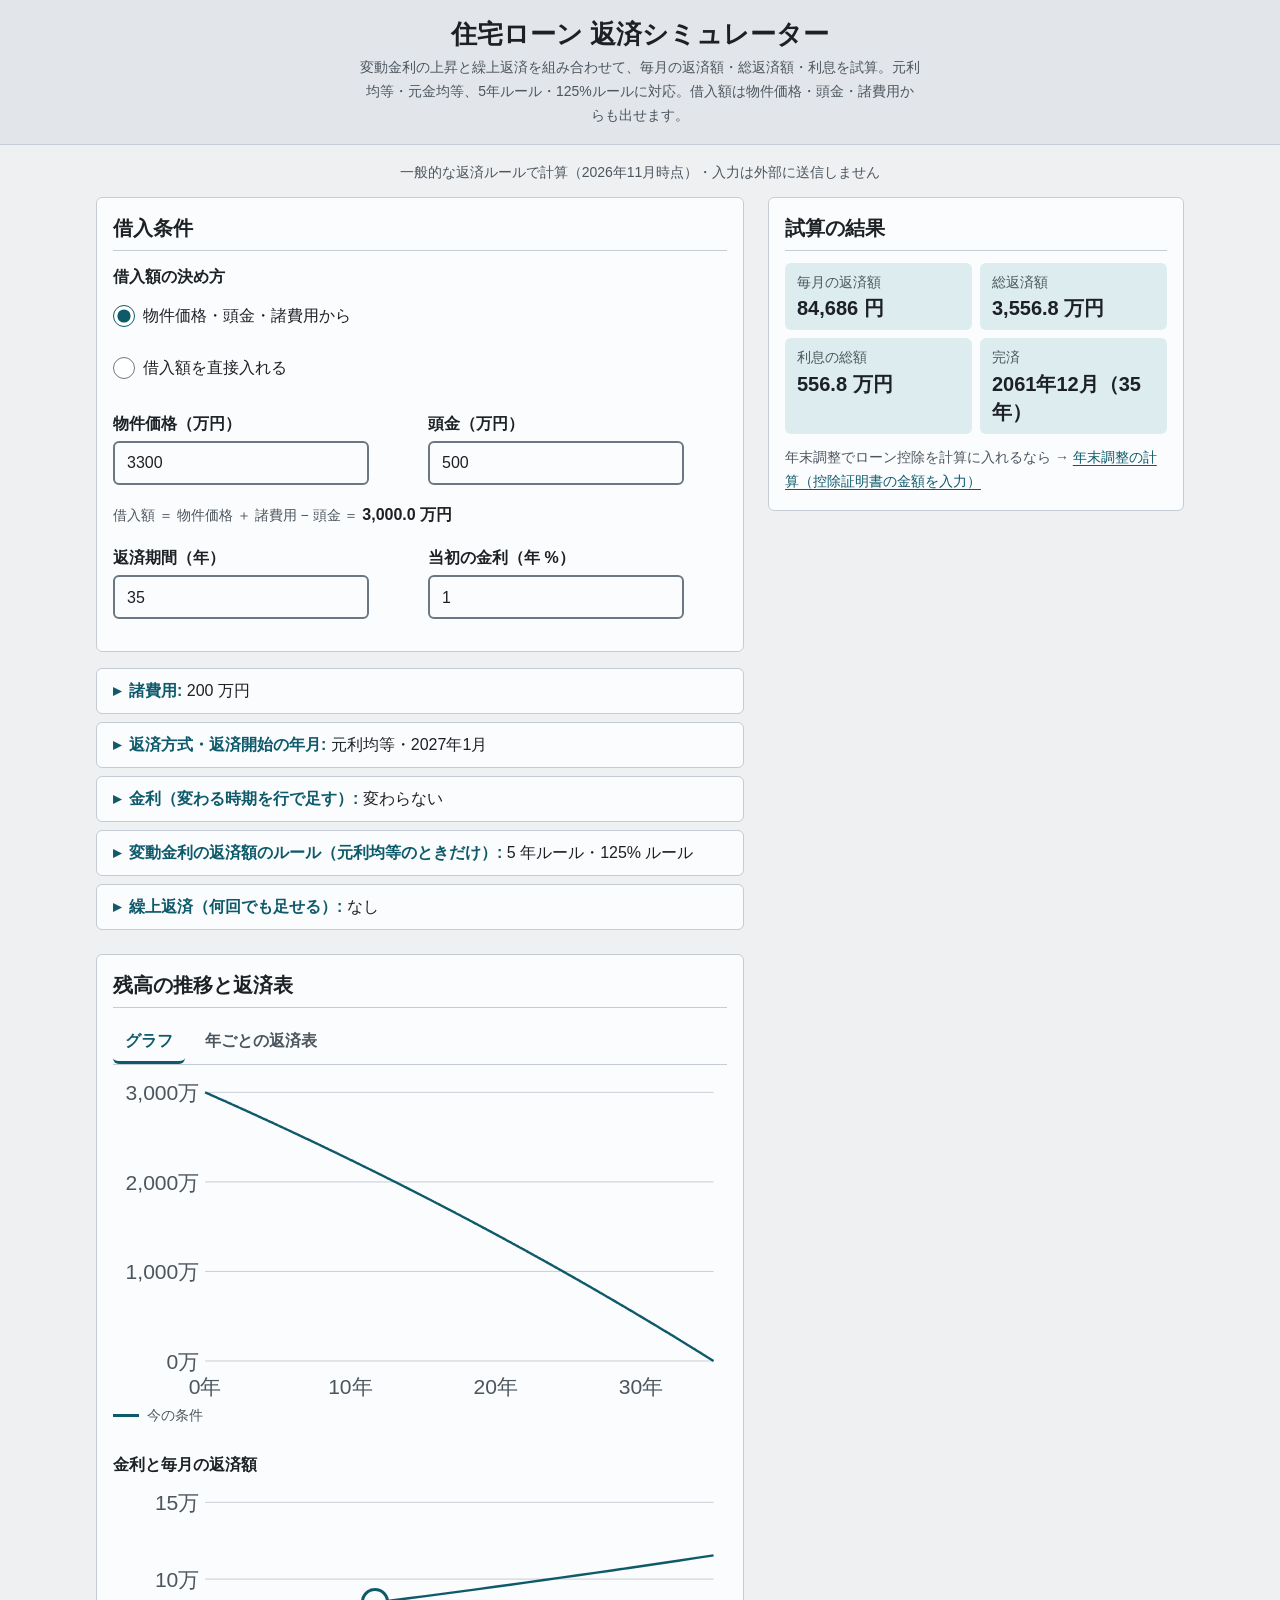
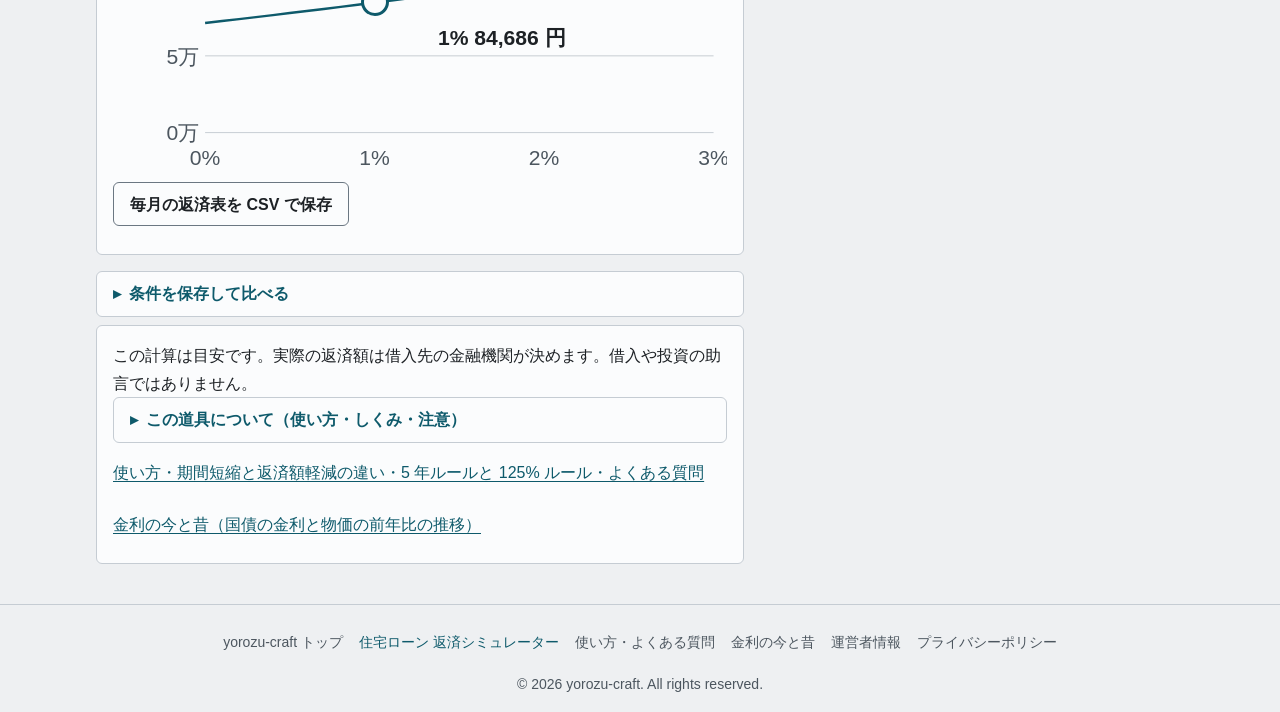
==== commit 403fc829: "Q-1115 description が 70 字未満でクリック 0 のページを 70〜120 字に（index.html ）。足した字は本文に今在る事だけ。同じ字の og:description・t" ====
--- a/index.html
+++ b/index.html
@@ -4,12 +4,12 @@
   <meta charset="UTF-8">
   <meta name="viewport" content="width=device-width, initial-scale=1.0">
   <title>住宅ローン 返済シミュレーター｜yorozu-craft</title>
-  <meta name="description" content="変動金利の上昇と繰上返済を組み合わせて、毎月の返済額・総返済額・利息を試算。5年ルール・125%ルールにも対応。">
+  <meta name="description" content="変動金利の上昇と繰上返済を組み合わせて、毎月の返済額・総返済額・利息を試算。元利均等・元金均等、5年ルール・125%ルールに対応。借入額は物件価格・頭金・諸費用からも出せます。">
   <meta name="robots" content="index, follow">
   <link rel="canonical" href="https://yorozu-craft.com/loan-sim/">
 
   <meta property="og:title" content="住宅ローン 返済シミュレーター｜yorozu-craft">
-  <meta property="og:description" content="変動金利の上昇と繰上返済を組み合わせて、毎月の返済額・総返済額・利息を試算。5年ルール・125%ルールにも対応。">
+  <meta property="og:description" content="変動金利の上昇と繰上返済を組み合わせて、毎月の返済額・総返済額・利息を試算。元利均等・元金均等、5年ルール・125%ルールに対応。借入額は物件価格・頭金・諸費用からも出せます。">
   <meta property="og:type" content="website">
   <meta property="og:url" content="https://yorozu-craft.com/loan-sim/">
   <meta property="og:site_name" content="yorozu-craft">
@@ -26,7 +26,7 @@
     "@context": "https://schema.org",
     "@type": "WebApplication",
     "name": "住宅ローン 返済シミュレーター",
-    "description": "変動金利の上昇と繰上返済を組み合わせて、毎月の返済額・総返済額・利息を試算。5年ルール・125%ルールにも対応。",
+    "description": "変動金利の上昇と繰上返済を組み合わせて、毎月の返済額・総返済額・利息を試算。元利均等・元金均等、5年ルール・125%ルールに対応。借入額は物件価格・頭金・諸費用からも出せます。",
     "url": "https://yorozu-craft.com/loan-sim/",
     "applicationCategory": "UtilitiesApplication",
     "operatingSystem": "All",
@@ -47,7 +47,7 @@
 
   <header class="app-header">
     <h1>住宅ローン 返済シミュレーター</h1>
-    <p class="subtitle">変動金利の上昇と繰上返済を組み合わせて、毎月の返済額・総返済額・利息を試算。5年ルール・125%ルールにも対応。</p>
+    <p class="subtitle">変動金利の上昇と繰上返済を組み合わせて、毎月の返済額・総返済額・利息を試算。元利均等・元金均等、5年ルール・125%ルールに対応。借入額は物件価格・頭金・諸費用からも出せます。</p>
   </header>
 
   <!-- 固定バー（SCREEN.md 1.1・D59）: 結果が出たあと、結果が画面の外にあるときだけ上端に出す。読み込み時は無い（CLS を出さない） -->
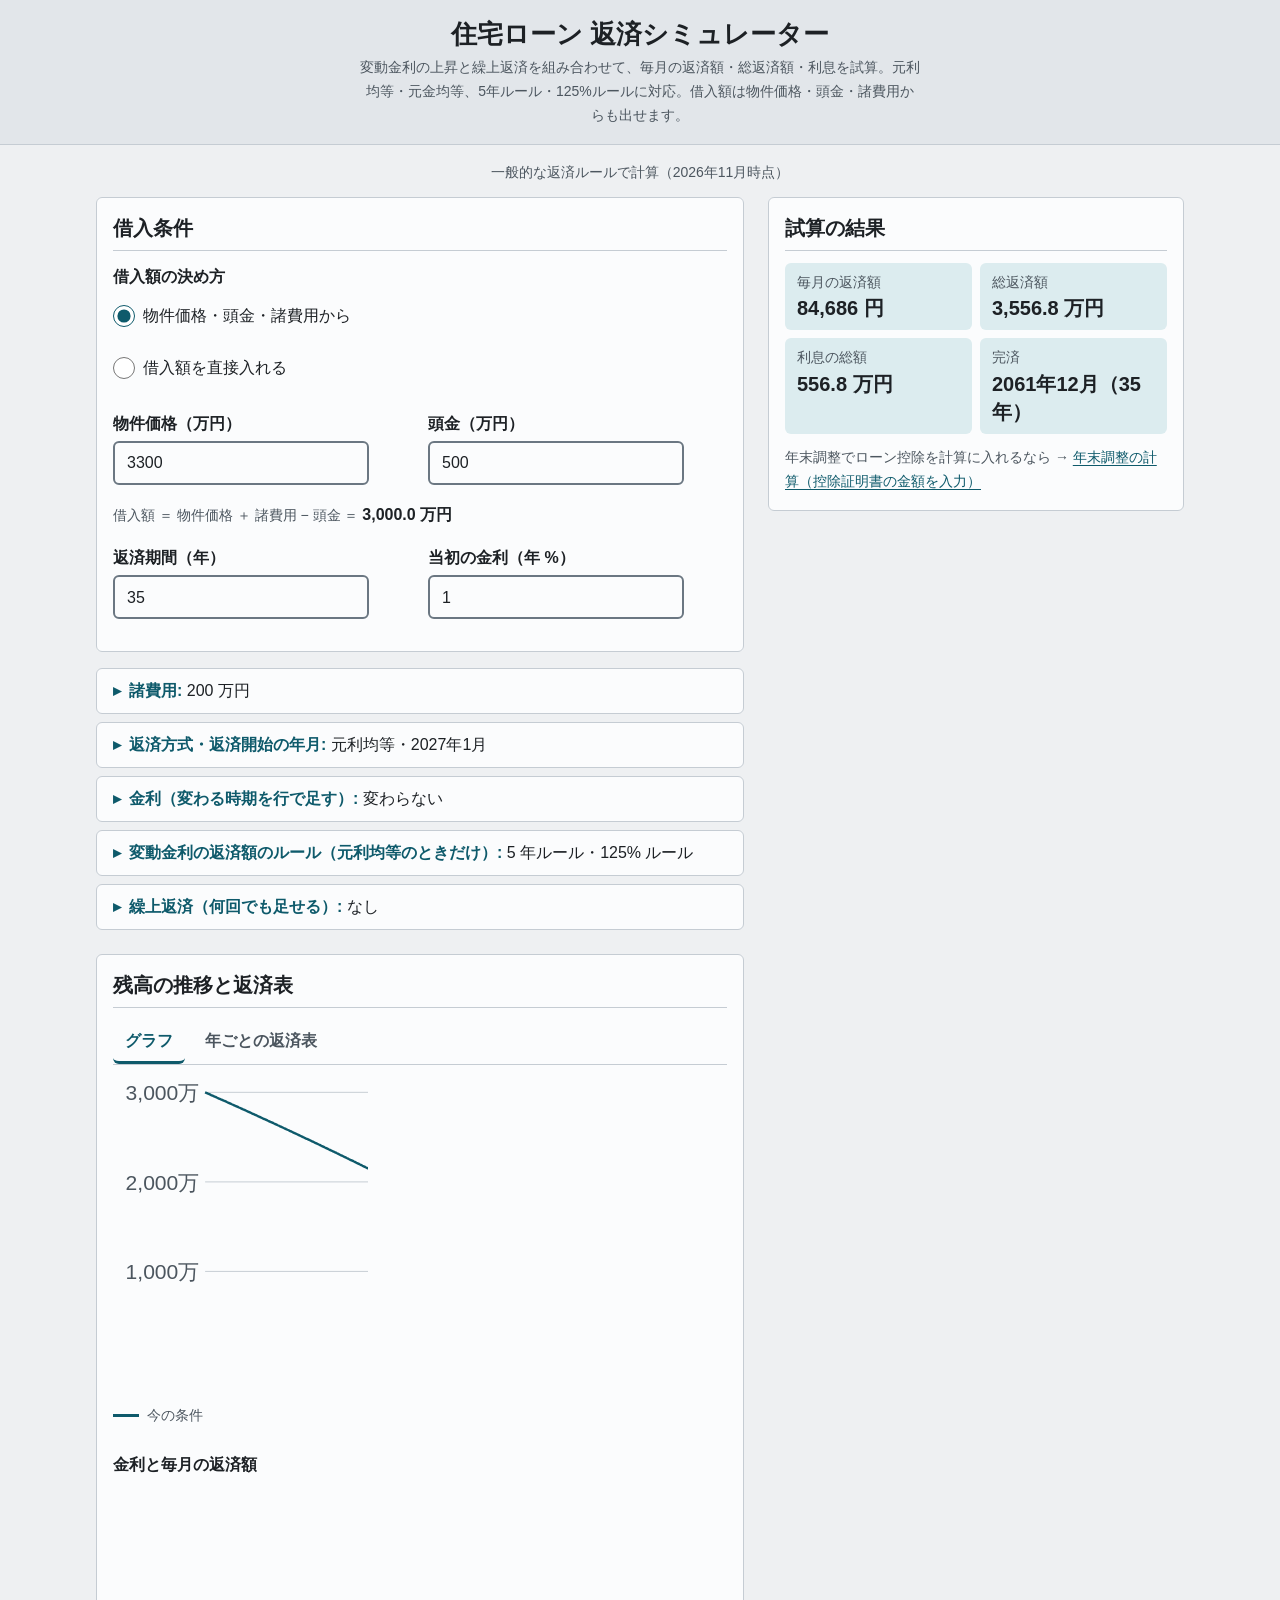
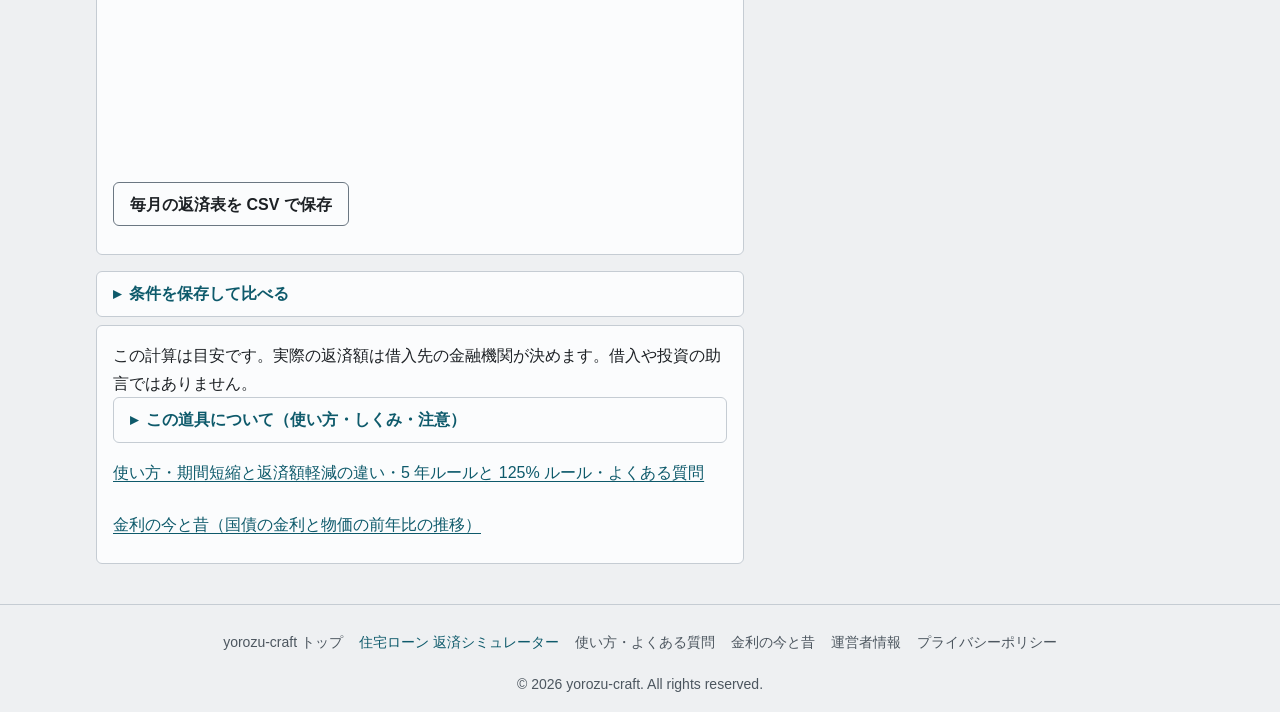
==== commit 9ec52805: "Q-1213: 返済と金利の画面の時点の行から「・入力は外部に送信しません」を消す（一覧 E の当てはめ） index.html と kinri/index.html の 2 か所。title・des" ====
--- a/index.html
+++ b/index.html
@@ -57,7 +57,7 @@
 
   <main class="app-main layout-2col">
 
-    <p class="badge" id="asof">一般的な返済ルールで計算（<span id="asof-date"></span>時点）・入力は外部に送信しません</p>
+    <p class="badge" id="asof">一般的な返済ルールで計算（<span id="asof-date"></span>時点）</p>
 
     <!-- 1. 借入条件（必須の入力。SCREEN.md 1.1 の 2）。一部の人だけの入力は結果の後ろの「くわしく入れる」へ -->
     <fieldset class="card req" id="req">
